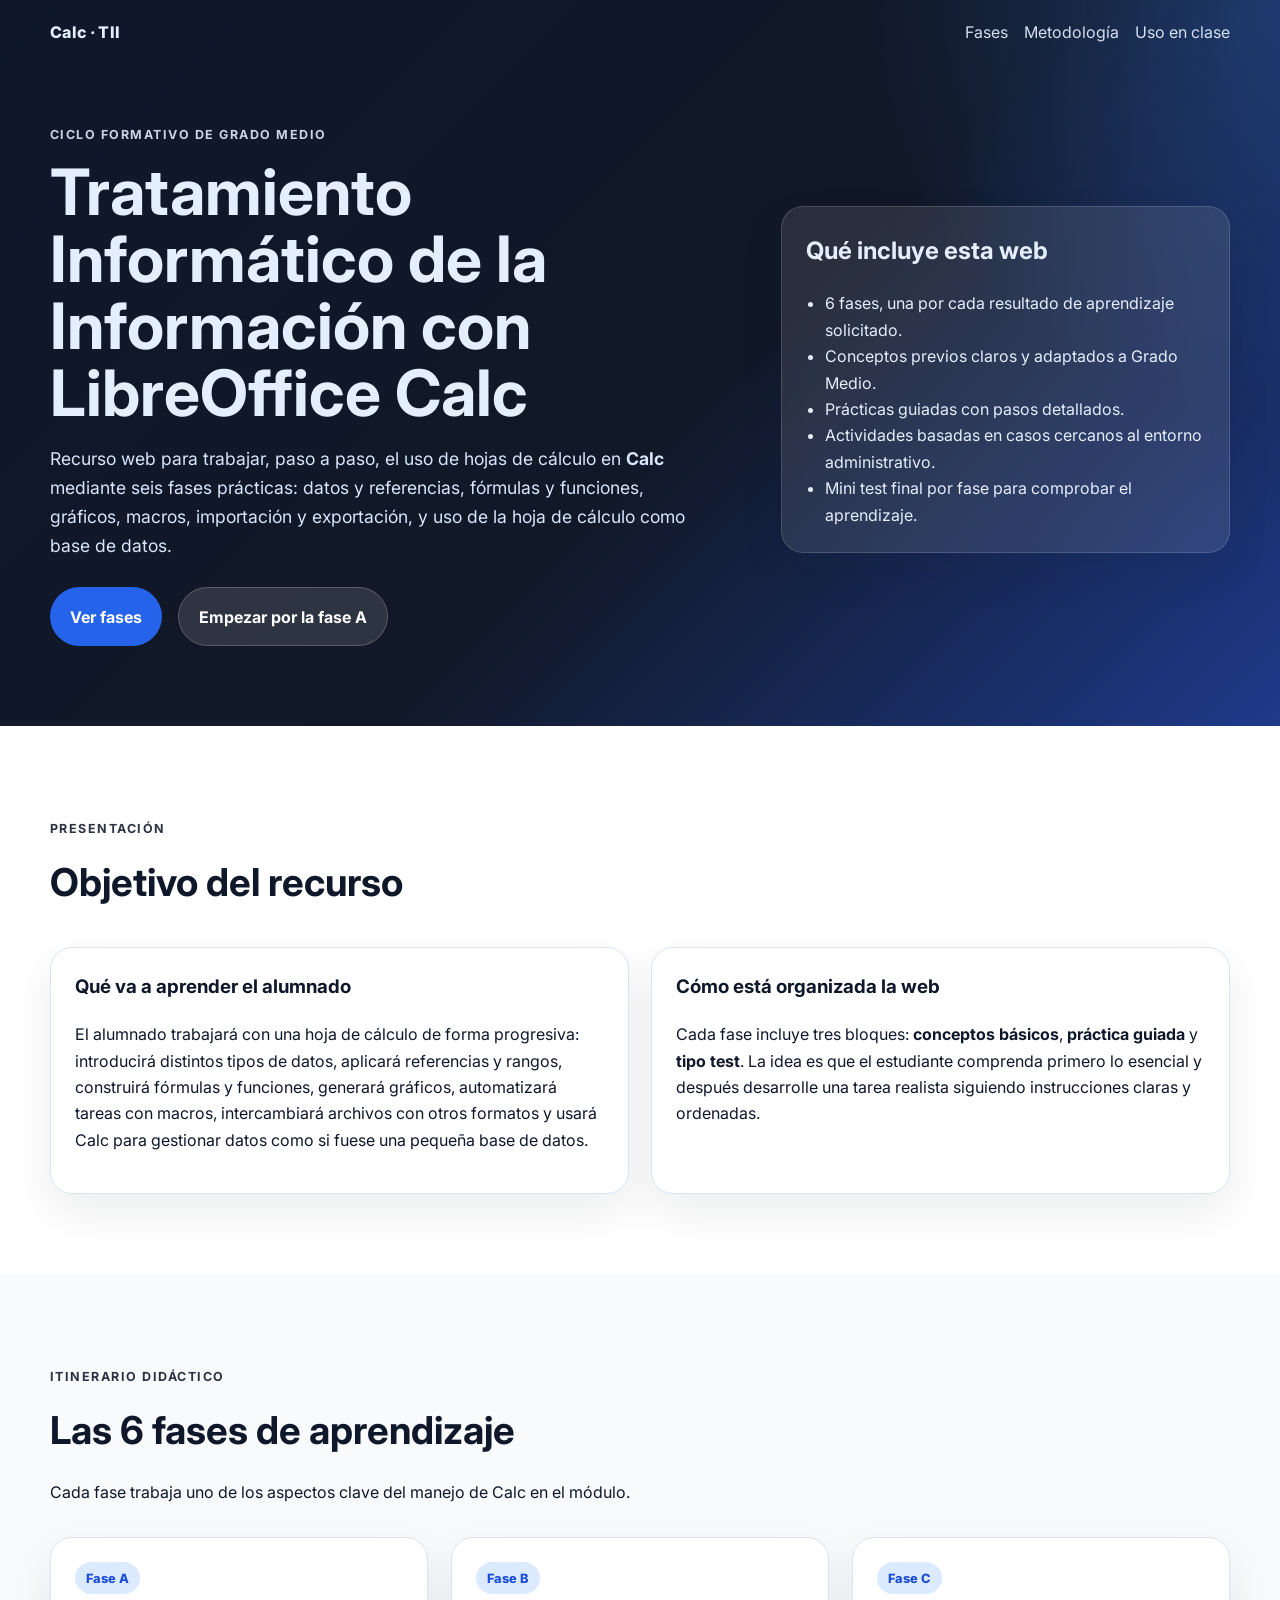
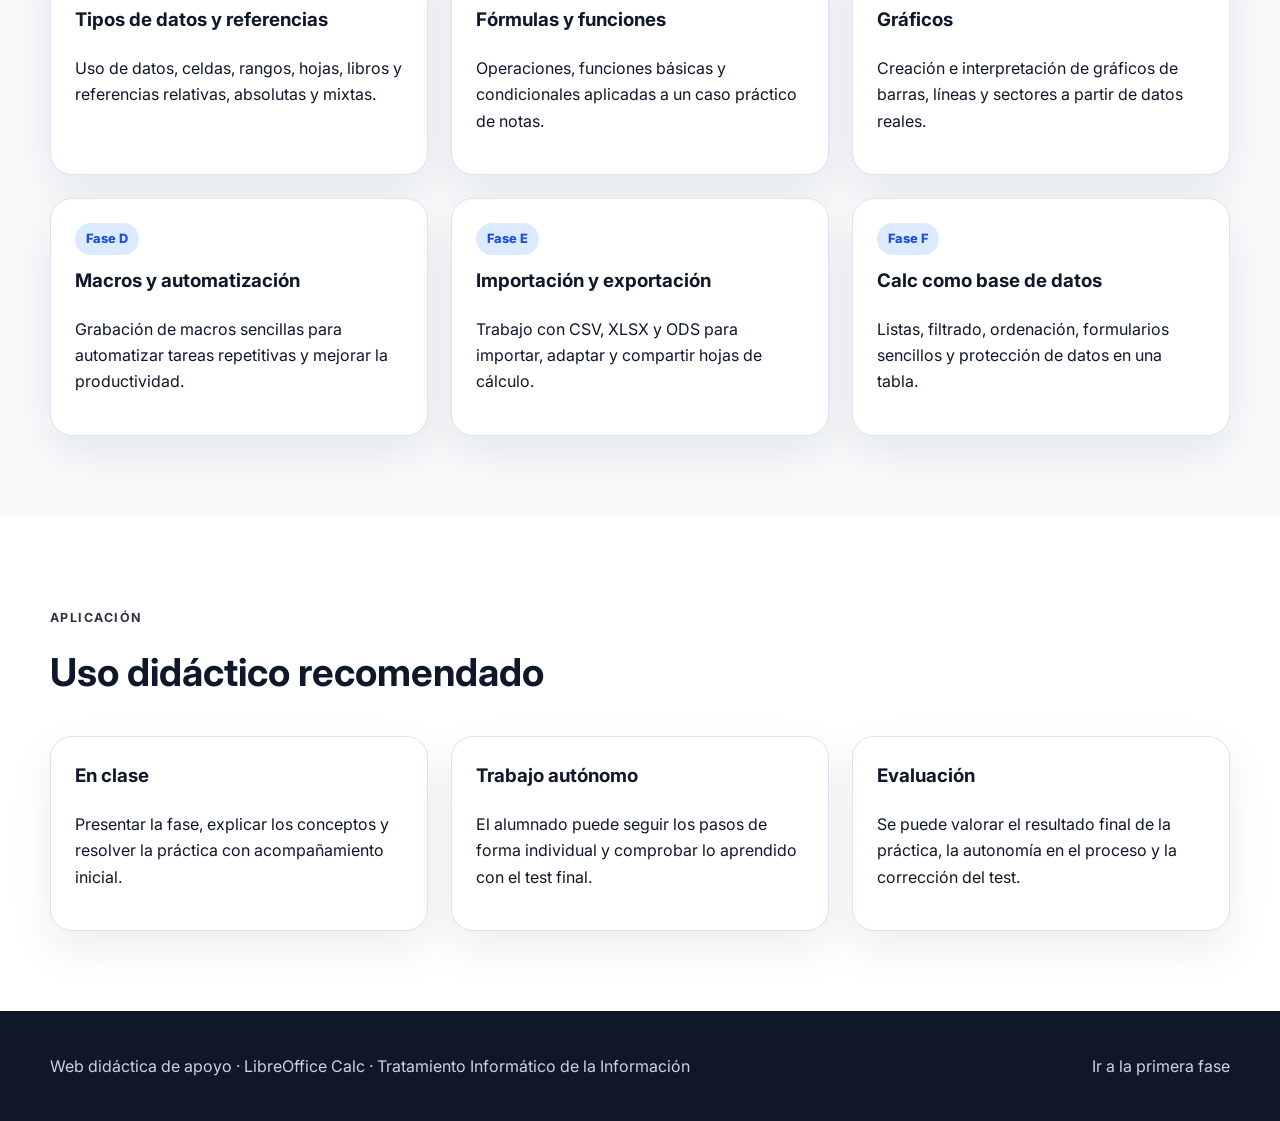
==== index.html @ e6d5617a "Add files via upload" ====
<!DOCTYPE html>
<html lang="es">
<head>
  <meta charset="UTF-8" />
  <meta name="viewport" content="width=device-width, initial-scale=1.0" />
  <title>Calc | Tratamiento Informático de la Información</title>
  <meta name="description" content="Web didáctica para el módulo Tratamiento Informático de la Información centrada en LibreOffice Calc." />
  <link rel="preconnect" href="https://fonts.googleapis.com">
  <link rel="preconnect" href="https://fonts.gstatic.com" crossorigin>
  <link href="https://fonts.googleapis.com/css2?family=Inter:wght@400;500;700;800&display=swap" rel="stylesheet">
  <link rel="stylesheet" href="style.css" />
</head>
<body>
  <header class="hero">
    <nav class="topbar container">
      <a class="brand" href="index.html">Calc · TII</a>
      <div class="navlinks">
        <a href="#fases">Fases</a>
        <a href="#metodologia">Metodología</a>
        <a href="#uso">Uso en clase</a>
      </div>
    </nav>

    <div class="container hero-grid">
      <div>
        <p class="eyebrow">Ciclo Formativo de Grado Medio</p>
        <h1>Tratamiento Informático de la Información con LibreOffice Calc</h1>
        <p class="lead">
          Recurso web para trabajar, paso a paso, el uso de hojas de cálculo en <strong>Calc</strong> mediante
          seis fases prácticas: datos y referencias, fórmulas y funciones, gráficos, macros,
          importación y exportación, y uso de la hoja de cálculo como base de datos.
        </p>
        <div class="cta-row">
          <a class="button" href="#fases">Ver fases</a>
          <a class="button button-secondary" href="fase-a.html">Empezar por la fase A</a>
        </div>
      </div>
      <aside class="hero-card">
        <h2>Qué incluye esta web</h2>
        <ul>
          <li>6 fases, una por cada resultado de aprendizaje solicitado.</li>
          <li>Conceptos previos claros y adaptados a Grado Medio.</li>
          <li>Prácticas guiadas con pasos detallados.</li>
          <li>Actividades basadas en casos cercanos al entorno administrativo.</li>
          <li>Mini test final por fase para comprobar el aprendizaje.</li>
        </ul>
      </aside>
    </div>
  </header>

  <main>
    <section class="section container">
      <div class="section-heading">
        <p class="eyebrow">Presentación</p>
        <h2>Objetivo del recurso</h2>
      </div>
      <div class="grid-2">
        <article class="card">
          <h3>Qué va a aprender el alumnado</h3>
          <p>
            El alumnado trabajará con una hoja de cálculo de forma progresiva: introducirá distintos tipos de datos,
            aplicará referencias y rangos, construirá fórmulas y funciones, generará gráficos, automatizará tareas con macros,
            intercambiará archivos con otros formatos y usará Calc para gestionar datos como si fuese una pequeña base de datos.
          </p>
        </article>
        <article class="card" id="metodologia">
          <h3>Cómo está organizada la web</h3>
          <p>
            Cada fase incluye tres bloques: <strong>conceptos básicos</strong>, <strong>práctica guiada</strong> y
            <strong>tipo test</strong>. La idea es que el estudiante comprenda primero lo esencial y después desarrolle una tarea realista
            siguiendo instrucciones claras y ordenadas.
          </p>
        </article>
      </div>
    </section>

    <section class="section section-soft" id="fases">
      <div class="container">
        <div class="section-heading">
          <p class="eyebrow">Itinerario didáctico</p>
          <h2>Las 6 fases de aprendizaje</h2>
          <p>Cada fase trabaja uno de los aspectos clave del manejo de Calc en el módulo.</p>
        </div>

        <div class="phase-grid">
          <a class="phase-card" href="fase-a.html">
            <span class="phase-tag">Fase A</span>
            <h3>Tipos de datos y referencias</h3>
            <p>Uso de datos, celdas, rangos, hojas, libros y referencias relativas, absolutas y mixtas.</p>
          </a>
          <a class="phase-card" href="fase-b.html">
            <span class="phase-tag">Fase B</span>
            <h3>Fórmulas y funciones</h3>
            <p>Operaciones, funciones básicas y condicionales aplicadas a un caso práctico de notas.</p>
          </a>
          <a class="phase-card" href="fase-c.html">
            <span class="phase-tag">Fase C</span>
            <h3>Gráficos</h3>
            <p>Creación e interpretación de gráficos de barras, líneas y sectores a partir de datos reales.</p>
          </a>
          <a class="phase-card" href="fase-d.html">
            <span class="phase-tag">Fase D</span>
            <h3>Macros y automatización</h3>
            <p>Grabación de macros sencillas para automatizar tareas repetitivas y mejorar la productividad.</p>
          </a>
          <a class="phase-card" href="fase-e.html">
            <span class="phase-tag">Fase E</span>
            <h3>Importación y exportación</h3>
            <p>Trabajo con CSV, XLSX y ODS para importar, adaptar y compartir hojas de cálculo.</p>
          </a>
          <a class="phase-card" href="fase-f.html">
            <span class="phase-tag">Fase F</span>
            <h3>Calc como base de datos</h3>
            <p>Listas, filtrado, ordenación, formularios sencillos y protección de datos en una tabla.</p>
          </a>
        </div>
      </div>
    </section>

    <section class="section container" id="uso">
      <div class="section-heading">
        <p class="eyebrow">Aplicación</p>
        <h2>Uso didáctico recomendado</h2>
      </div>
      <div class="grid-3">
        <article class="card">
          <h3>En clase</h3>
          <p>Presentar la fase, explicar los conceptos y resolver la práctica con acompañamiento inicial.</p>
        </article>
        <article class="card">
          <h3>Trabajo autónomo</h3>
          <p>El alumnado puede seguir los pasos de forma individual y comprobar lo aprendido con el test final.</p>
        </article>
        <article class="card">
          <h3>Evaluación</h3>
          <p>Se puede valorar el resultado final de la práctica, la autonomía en el proceso y la corrección del test.</p>
        </article>
      </div>
    </section>
  </main>

  <footer class="footer">
    <div class="container footer-inner">
      <p>Web didáctica de apoyo · LibreOffice Calc · Tratamiento Informático de la Información</p>
      <a href="fase-a.html">Ir a la primera fase</a>
    </div>
  </footer>
</body>
</html>
---- style.css ----
:root {
  --bg: #0f172a;
  --bg-soft: #f8fafc;
  --surface: #ffffff;
  --surface-alt: #111827;
  --text: #0f172a;
  --text-light: #e5eefc;
  --muted: #475569;
  --primary: #2563eb;
  --primary-dark: #1d4ed8;
  --border: #dbe4f0;
  --shadow: 0 18px 45px rgba(15, 23, 42, 0.08);
  --radius: 22px;
  --radius-sm: 14px;
  --max: 1180px;
}

* { box-sizing: border-box; }
html { scroll-behavior: smooth; }
body {
  margin: 0;
  font-family: 'Inter', system-ui, sans-serif;
  color: var(--text);
  background: #fff;
  line-height: 1.65;
}

a { color: inherit; text-decoration: none; }
img { max-width: 100%; display: block; }
.container {
  width: min(100% - 2rem, var(--max));
  margin: 0 auto;
}

.hero {
  background:
    radial-gradient(circle at top right, rgba(59,130,246,0.28), transparent 28%),
    linear-gradient(135deg, #0f172a 0%, #111827 55%, #1e3a8a 100%);
  color: var(--text-light);
  padding-bottom: 4rem;
}
.topbar {
  display: flex;
  align-items: center;
  justify-content: space-between;
  gap: 1rem;
  padding: 1.2rem 0;
}
.brand {
  font-weight: 800;
  letter-spacing: 0.02em;
}
.navlinks {
  display: flex;
  gap: 1rem;
  flex-wrap: wrap;
}
.navlinks a {
  opacity: 0.92;
}
.hero-grid {
  display: grid;
  grid-template-columns: 1.4fr 0.9fr;
  gap: 2rem;
  align-items: center;
  padding: 3rem 0 1rem;
}
.eyebrow {
  text-transform: uppercase;
  font-weight: 700;
  letter-spacing: 0.12em;
  font-size: 0.78rem;
  opacity: 0.88;
  margin-bottom: 0.75rem;
}
.hero h1 {
  font-size: clamp(2.3rem, 5vw, 4.4rem);
  line-height: 1.05;
  margin: 0 0 1rem;
}
.lead {
  font-size: 1.1rem;
  max-width: 60ch;
  color: #d8e5fb;
}
.hero-card {
  background: rgba(255,255,255,0.1);
  border: 1px solid rgba(255,255,255,0.15);
  backdrop-filter: blur(10px);
  border-radius: var(--radius);
  padding: 1.5rem;
  box-shadow: var(--shadow);
}
.hero-card h2 { margin-top: 0; }
.hero-card ul { padding-left: 1.2rem; margin-bottom: 0; }
.cta-row {
  display: flex;
  gap: 1rem;
  flex-wrap: wrap;
  margin-top: 1.7rem;
}
.button {
  display: inline-flex;
  align-items: center;
  justify-content: center;
  background: var(--primary);
  color: white;
  padding: 0.95rem 1.25rem;
  border-radius: 999px;
  font-weight: 700;
  transition: transform 0.2s ease, background 0.2s ease;
}
.button:hover { transform: translateY(-2px); background: var(--primary-dark); }
.button-secondary {
  background: rgba(255,255,255,0.12);
  border: 1px solid rgba(255,255,255,0.2);
}
.section { padding: 5rem 0; }
.section-soft { background: var(--bg-soft); }
.section-heading { margin-bottom: 2rem; }
.section-heading h2 {
  margin: 0.2rem 0 0.6rem;
  font-size: clamp(1.8rem, 3vw, 2.8rem);
}
.grid-2, .grid-3, .phase-grid {
  display: grid;
  gap: 1.4rem;
}
.grid-2 { grid-template-columns: repeat(2, minmax(0, 1fr)); }
.grid-3 { grid-template-columns: repeat(3, minmax(0, 1fr)); }
.phase-grid { grid-template-columns: repeat(3, minmax(0, 1fr)); }
.card, .phase-card {
  background: var(--surface);
  border: 1px solid var(--border);
  border-radius: var(--radius);
  padding: 1.5rem;
  box-shadow: var(--shadow);
}
.phase-card {
  transition: transform 0.2s ease, border-color 0.2s ease;
}
.phase-card:hover {
  transform: translateY(-4px);
  border-color: #bfdbfe;
}
.phase-tag {
  display: inline-block;
  font-size: 0.8rem;
  font-weight: 800;
  color: var(--primary-dark);
  background: #dbeafe;
  border-radius: 999px;
  padding: 0.35rem 0.7rem;
  margin-bottom: 0.7rem;
}
.card h3, .phase-card h3 { margin-top: 0; }
.footer {
  background: #0f172a;
  color: #cbd5e1;
  padding: 1.6rem 0;
}
.footer-inner {
  display: flex;
  justify-content: space-between;
  align-items: center;
  gap: 1rem;
  flex-wrap: wrap;
}

.page-header {
  background: linear-gradient(135deg, #0f172a 0%, #1e3a8a 100%);
  color: white;
  padding: 1.5rem 0 3rem;
}
.page-header .lead { color: #dbeafe; }
.breadcrumb {
  display: inline-flex;
  gap: 0.5rem;
  align-items: center;
  color: #cbd5e1;
  margin-bottom: 1rem;
  font-size: 0.95rem;
}
.content-grid {
  display: grid;
  grid-template-columns: 0.9fr 2.1fr;
  gap: 1.5rem;
  align-items: start;
}
.sticky-card {
  position: sticky;
  top: 1rem;
}
.list-clean {
  padding-left: 1.2rem;
}
.step-list {
  counter-reset: step;
  display: grid;
  gap: 1rem;
}
.step {
  background: var(--surface);
  border: 1px solid var(--border);
  border-radius: var(--radius-sm);
  padding: 1rem 1rem 1rem 1.1rem;
  box-shadow: var(--shadow);
}
.step h4 {
  margin: 0 0 0.45rem;
}
.pill-row {
  display: flex;
  flex-wrap: wrap;
  gap: 0.7rem;
  margin-top: 1rem;
}
.pill {
  display: inline-block;
  background: #eff6ff;
  color: #1d4ed8;
  border: 1px solid #bfdbfe;
  border-radius: 999px;
  padding: 0.4rem 0.8rem;
  font-weight: 600;
  font-size: 0.9rem;
}
.test-item {
  border-top: 1px solid var(--border);
  padding: 1rem 0;
}
.test-item:first-child { border-top: 0; padding-top: 0; }
.phase-nav {
  display: flex;
  justify-content: space-between;
  gap: 1rem;
  margin-top: 2rem;
  flex-wrap: wrap;
}
.note {
  background: #f8fafc;
  border-left: 4px solid var(--primary);
  padding: 1rem 1rem 1rem 1.1rem;
  border-radius: 0 var(--radius-sm) var(--radius-sm) 0;
}
.table-wrap {
  overflow-x: auto;
}
.data-table {
  width: 100%;
  border-collapse: collapse;
  margin-top: 1rem;
}
.data-table th, .data-table td {
  border: 1px solid var(--border);
  padding: 0.75rem;
  text-align: left;
}
.data-table th {
  background: #eff6ff;
}

@media (max-width: 980px) {
  .hero-grid, .content-grid, .grid-2, .grid-3, .phase-grid {
    grid-template-columns: 1fr;
  }
  .sticky-card { position: static; }
}
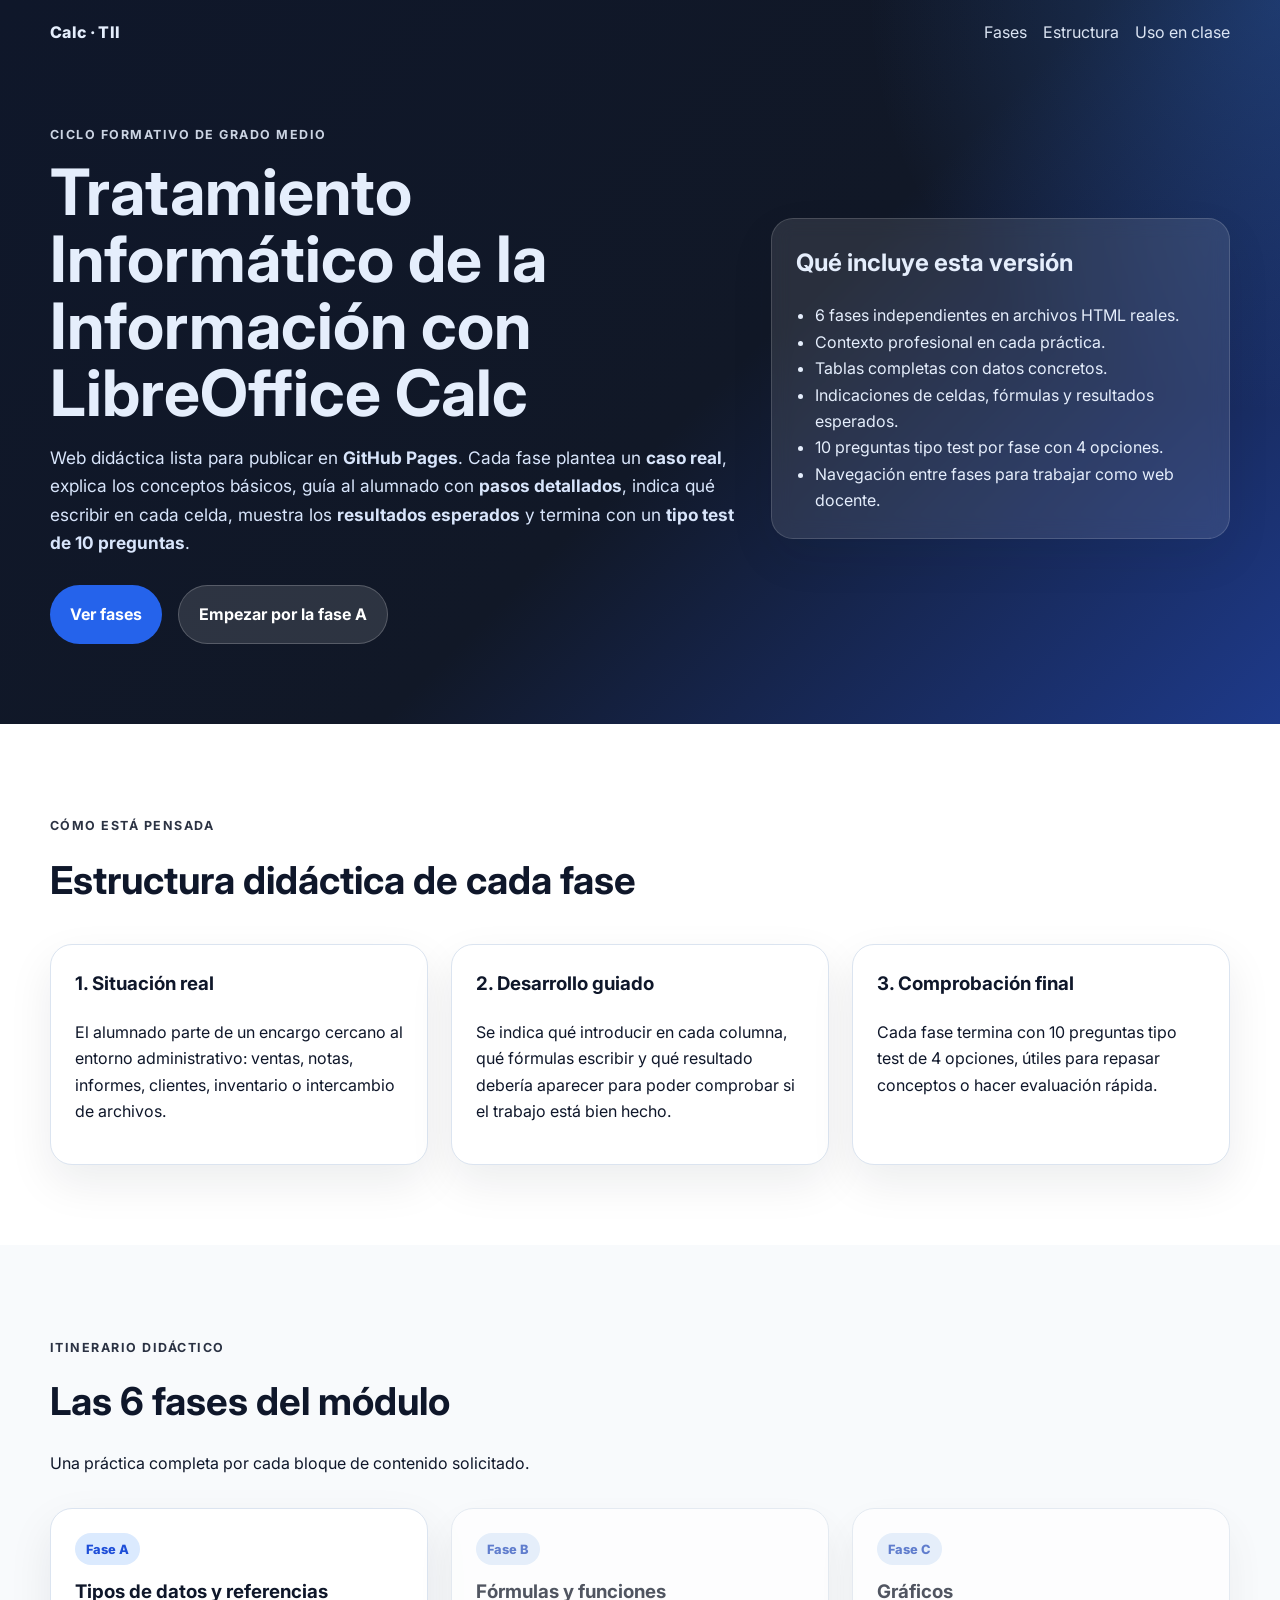
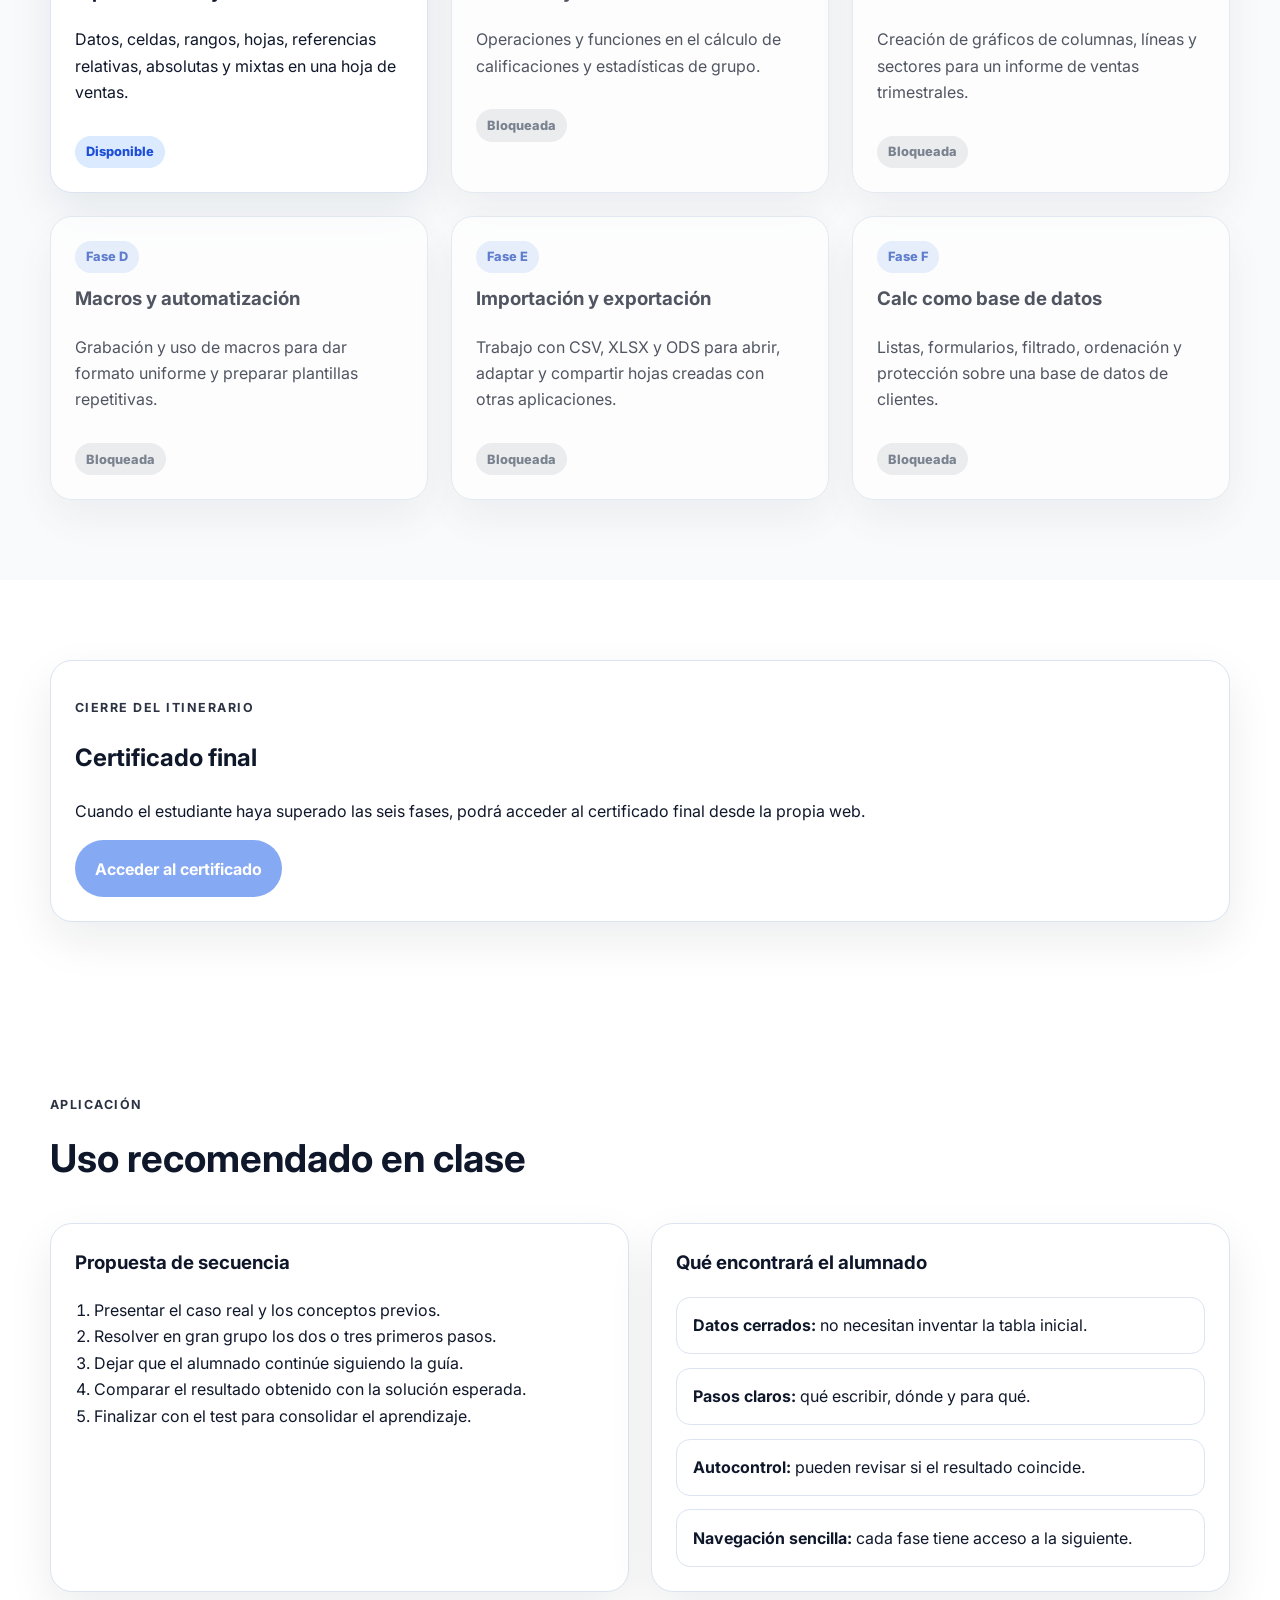
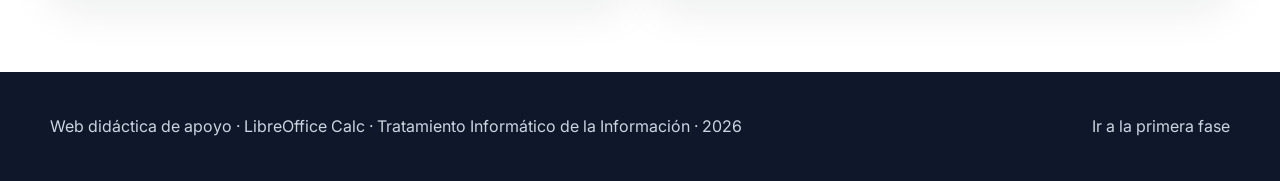
==== commit 5f733bb5: "Add files via upload" ====
--- a/index.html
+++ b/index.html
@@ -1,3 +1,4 @@
+
 <!DOCTYPE html>
 <html lang="es">
 <head>
@@ -9,6 +10,7 @@
   <link rel="preconnect" href="https://fonts.gstatic.com" crossorigin>
   <link href="https://fonts.googleapis.com/css2?family=Inter:wght@400;500;700;800&display=swap" rel="stylesheet">
   <link rel="stylesheet" href="style.css" />
+  <script defer src="script.js"></script>
 </head>
 <body>
   <header class="hero">
@@ -16,7 +18,7 @@
       <a class="brand" href="index.html">Calc · TII</a>
       <div class="navlinks">
         <a href="#fases">Fases</a>
-        <a href="#metodologia">Metodología</a>
+        <a href="#estructura">Estructura</a>
         <a href="#uso">Uso en clase</a>
       </div>
     </nav>
@@ -26,9 +28,9 @@
         <p class="eyebrow">Ciclo Formativo de Grado Medio</p>
         <h1>Tratamiento Informático de la Información con LibreOffice Calc</h1>
         <p class="lead">
-          Recurso web para trabajar, paso a paso, el uso de hojas de cálculo en <strong>Calc</strong> mediante
-          seis fases prácticas: datos y referencias, fórmulas y funciones, gráficos, macros,
-          importación y exportación, y uso de la hoja de cálculo como base de datos.
+          Web didáctica lista para publicar en <strong>GitHub Pages</strong>. Cada fase plantea un <strong>caso real</strong>,
+          explica los conceptos básicos, guía al alumnado con <strong>pasos detallados</strong>, indica qué escribir en cada celda,
+          muestra los <strong>resultados esperados</strong> y termina con un <strong>tipo test de 10 preguntas</strong>.
         </p>
         <div class="cta-row">
           <a class="button" href="#fases">Ver fases</a>
@@ -36,40 +38,37 @@
         </div>
       </div>
       <aside class="hero-card">
-        <h2>Qué incluye esta web</h2>
+        <h2>Qué incluye esta versión</h2>
         <ul>
-          <li>6 fases, una por cada resultado de aprendizaje solicitado.</li>
-          <li>Conceptos previos claros y adaptados a Grado Medio.</li>
-          <li>Prácticas guiadas con pasos detallados.</li>
-          <li>Actividades basadas en casos cercanos al entorno administrativo.</li>
-          <li>Mini test final por fase para comprobar el aprendizaje.</li>
+          <li>6 fases independientes en archivos HTML reales.</li>
+          <li>Contexto profesional en cada práctica.</li>
+          <li>Tablas completas con datos concretos.</li>
+          <li>Indicaciones de celdas, fórmulas y resultados esperados.</li>
+          <li>10 preguntas tipo test por fase con 4 opciones.</li>
+          <li>Navegación entre fases para trabajar como web docente.</li>
         </ul>
       </aside>
     </div>
   </header>
 
   <main>
-    <section class="section container">
+    <section class="section container" id="estructura">
       <div class="section-heading">
-        <p class="eyebrow">Presentación</p>
-        <h2>Objetivo del recurso</h2>
+        <p class="eyebrow">Cómo está pensada</p>
+        <h2>Estructura didáctica de cada fase</h2>
       </div>
-      <div class="grid-2">
+      <div class="grid-3">
         <article class="card">
-          <h3>Qué va a aprender el alumnado</h3>
-          <p>
-            El alumnado trabajará con una hoja de cálculo de forma progresiva: introducirá distintos tipos de datos,
-            aplicará referencias y rangos, construirá fórmulas y funciones, generará gráficos, automatizará tareas con macros,
-            intercambiará archivos con otros formatos y usará Calc para gestionar datos como si fuese una pequeña base de datos.
-          </p>
+          <h3>1. Situación real</h3>
+          <p>El alumnado parte de un encargo cercano al entorno administrativo: ventas, notas, informes, clientes, inventario o intercambio de archivos.</p>
         </article>
-        <article class="card" id="metodologia">
-          <h3>Cómo está organizada la web</h3>
-          <p>
-            Cada fase incluye tres bloques: <strong>conceptos básicos</strong>, <strong>práctica guiada</strong> y
-            <strong>tipo test</strong>. La idea es que el estudiante comprenda primero lo esencial y después desarrolle una tarea realista
-            siguiendo instrucciones claras y ordenadas.
-          </p>
+        <article class="card">
+          <h3>2. Desarrollo guiado</h3>
+          <p>Se indica qué introducir en cada columna, qué fórmulas escribir y qué resultado debería aparecer para poder comprobar si el trabajo está bien hecho.</p>
+        </article>
+        <article class="card">
+          <h3>3. Comprobación final</h3>
+          <p>Cada fase termina con 10 preguntas tipo test de 4 opciones, útiles para repasar conceptos o hacer evaluación rápida.</p>
         </article>
       </div>
     </section>
@@ -78,62 +77,78 @@
       <div class="container">
         <div class="section-heading">
           <p class="eyebrow">Itinerario didáctico</p>
-          <h2>Las 6 fases de aprendizaje</h2>
-          <p>Cada fase trabaja uno de los aspectos clave del manejo de Calc en el módulo.</p>
+          <h2>Las 6 fases del módulo</h2>
+          <p>Una práctica completa por cada bloque de contenido solicitado.</p>
         </div>
 
         <div class="phase-grid">
-          <a class="phase-card" href="fase-a.html">
+          <a class="phase-card" href="fase-a.html" data-phase-card="a">
             <span class="phase-tag">Fase A</span>
             <h3>Tipos de datos y referencias</h3>
-            <p>Uso de datos, celdas, rangos, hojas, libros y referencias relativas, absolutas y mixtas.</p>
+            <p>Datos, celdas, rangos, hojas, referencias relativas, absolutas y mixtas en una hoja de ventas.</p><span class="phase-status phase-status-open" data-phase-status></span>
           </a>
-          <a class="phase-card" href="fase-b.html">
+          <a class="phase-card" href="fase-b.html" data-phase-card="b">
             <span class="phase-tag">Fase B</span>
             <h3>Fórmulas y funciones</h3>
-            <p>Operaciones, funciones básicas y condicionales aplicadas a un caso práctico de notas.</p>
+            <p>Operaciones y funciones en el cálculo de calificaciones y estadísticas de grupo.</p><span class="phase-status phase-status-open" data-phase-status></span>
           </a>
-          <a class="phase-card" href="fase-c.html">
+          <a class="phase-card" href="fase-c.html" data-phase-card="c">
             <span class="phase-tag">Fase C</span>
             <h3>Gráficos</h3>
-            <p>Creación e interpretación de gráficos de barras, líneas y sectores a partir de datos reales.</p>
+            <p>Creación de gráficos de columnas, líneas y sectores para un informe de ventas trimestrales.</p><span class="phase-status phase-status-open" data-phase-status></span>
           </a>
-          <a class="phase-card" href="fase-d.html">
+          <a class="phase-card" href="fase-d.html" data-phase-card="d">
             <span class="phase-tag">Fase D</span>
             <h3>Macros y automatización</h3>
-            <p>Grabación de macros sencillas para automatizar tareas repetitivas y mejorar la productividad.</p>
+            <p>Grabación y uso de macros para dar formato uniforme y preparar plantillas repetitivas.</p><span class="phase-status phase-status-open" data-phase-status></span>
           </a>
-          <a class="phase-card" href="fase-e.html">
+          <a class="phase-card" href="fase-e.html" data-phase-card="e">
             <span class="phase-tag">Fase E</span>
             <h3>Importación y exportación</h3>
-            <p>Trabajo con CSV, XLSX y ODS para importar, adaptar y compartir hojas de cálculo.</p>
+            <p>Trabajo con CSV, XLSX y ODS para abrir, adaptar y compartir hojas creadas con otras aplicaciones.</p><span class="phase-status phase-status-open" data-phase-status></span>
           </a>
-          <a class="phase-card" href="fase-f.html">
+          <a class="phase-card" href="fase-f.html" data-phase-card="f">
             <span class="phase-tag">Fase F</span>
             <h3>Calc como base de datos</h3>
-            <p>Listas, filtrado, ordenación, formularios sencillos y protección de datos en una tabla.</p>
+            <p>Listas, formularios, filtrado, ordenación y protección sobre una base de datos de clientes.</p><span class="phase-status phase-status-open" data-phase-status></span>
           </a>
         </div>
+      </div>
+    </section>
+
+    <section class="section container" id="certificado-final">
+      <div class="card">
+        <p class="eyebrow">Cierre del itinerario</p>
+        <h2>Certificado final</h2>
+        <p>Cuando el estudiante haya superado las seis fases, podrá acceder al certificado final desde la propia web.</p>
+        <a class="button" href="certificado.html" data-certificate-link>Acceder al certificado</a>
       </div>
     </section>
 
     <section class="section container" id="uso">
       <div class="section-heading">
         <p class="eyebrow">Aplicación</p>
-        <h2>Uso didáctico recomendado</h2>
+        <h2>Uso recomendado en clase</h2>
       </div>
-      <div class="grid-3">
+      <div class="grid-2">
         <article class="card">
-          <h3>En clase</h3>
-          <p>Presentar la fase, explicar los conceptos y resolver la práctica con acompañamiento inicial.</p>
+          <h3>Propuesta de secuencia</h3>
+          <ol class="list-clean">
+            <li>Presentar el caso real y los conceptos previos.</li>
+            <li>Resolver en gran grupo los dos o tres primeros pasos.</li>
+            <li>Dejar que el alumnado continúe siguiendo la guía.</li>
+            <li>Comparar el resultado obtenido con la solución esperada.</li>
+            <li>Finalizar con el test para consolidar el aprendizaje.</li>
+          </ol>
         </article>
         <article class="card">
-          <h3>Trabajo autónomo</h3>
-          <p>El alumnado puede seguir los pasos de forma individual y comprobar lo aprendido con el test final.</p>
-        </article>
-        <article class="card">
-          <h3>Evaluación</h3>
-          <p>Se puede valorar el resultado final de la práctica, la autonomía en el proceso y la corrección del test.</p>
+          <h3>Qué encontrará el alumnado</h3>
+          <div class="kpi-list">
+            <div class="kpi-item"><strong>Datos cerrados:</strong> no necesitan inventar la tabla inicial.</div>
+            <div class="kpi-item"><strong>Pasos claros:</strong> qué escribir, dónde y para qué.</div>
+            <div class="kpi-item"><strong>Autocontrol:</strong> pueden revisar si el resultado coincide.</div>
+            <div class="kpi-item"><strong>Navegación sencilla:</strong> cada fase tiene acceso a la siguiente.</div>
+          </div>
         </article>
       </div>
     </section>
@@ -141,7 +156,7 @@
 
   <footer class="footer">
     <div class="container footer-inner">
-      <p>Web didáctica de apoyo · LibreOffice Calc · Tratamiento Informático de la Información</p>
+      <p>Web didáctica de apoyo · LibreOffice Calc · Tratamiento Informático de la Información · <span data-current-year></span></p>
       <a href="fase-a.html">Ir a la primera fase</a>
     </div>
   </footer>
--- a/style.css
+++ b/style.css
@@ -1,20 +1,23 @@
+
 :root {
   --bg: #0f172a;
   --bg-soft: #f8fafc;
   --surface: #ffffff;
-  --surface-alt: #111827;
   --text: #0f172a;
   --text-light: #e5eefc;
   --muted: #475569;
   --primary: #2563eb;
   --primary-dark: #1d4ed8;
   --border: #dbe4f0;
+  --success: #14532d;
+  --success-soft: #ecfdf5;
+  --warning: #92400e;
+  --warning-soft: #fff7ed;
   --shadow: 0 18px 45px rgba(15, 23, 42, 0.08);
   --radius: 22px;
   --radius-sm: 14px;
   --max: 1180px;
 }
-
 * { box-sizing: border-box; }
 html { scroll-behavior: smooth; }
 body {
@@ -24,14 +27,15 @@
   background: #fff;
   line-height: 1.65;
 }
-
 a { color: inherit; text-decoration: none; }
-img { max-width: 100%; display: block; }
-.container {
-  width: min(100% - 2rem, var(--max));
-  margin: 0 auto;
+code {
+  background: #eff6ff;
+  color: #1d4ed8;
+  padding: 0.12rem 0.35rem;
+  border-radius: 0.4rem;
+  font-size: 0.95em;
 }
-
+.container { width: min(100% - 2rem, var(--max)); margin: 0 auto; }
 .hero {
   background:
     radial-gradient(circle at top right, rgba(59,130,246,0.28), transparent 28%),
@@ -39,50 +43,14 @@
   color: var(--text-light);
   padding-bottom: 4rem;
 }
-.topbar {
-  display: flex;
-  align-items: center;
-  justify-content: space-between;
-  gap: 1rem;
-  padding: 1.2rem 0;
-}
-.brand {
-  font-weight: 800;
-  letter-spacing: 0.02em;
-}
-.navlinks {
-  display: flex;
-  gap: 1rem;
-  flex-wrap: wrap;
-}
-.navlinks a {
-  opacity: 0.92;
-}
-.hero-grid {
-  display: grid;
-  grid-template-columns: 1.4fr 0.9fr;
-  gap: 2rem;
-  align-items: center;
-  padding: 3rem 0 1rem;
-}
-.eyebrow {
-  text-transform: uppercase;
-  font-weight: 700;
-  letter-spacing: 0.12em;
-  font-size: 0.78rem;
-  opacity: 0.88;
-  margin-bottom: 0.75rem;
-}
-.hero h1 {
-  font-size: clamp(2.3rem, 5vw, 4.4rem);
-  line-height: 1.05;
-  margin: 0 0 1rem;
-}
-.lead {
-  font-size: 1.1rem;
-  max-width: 60ch;
-  color: #d8e5fb;
-}
+.topbar { display:flex; align-items:center; justify-content:space-between; gap:1rem; padding:1.2rem 0; }
+.brand { font-weight: 800; letter-spacing: 0.02em; }
+.navlinks { display:flex; gap:1rem; flex-wrap:wrap; }
+.navlinks a { opacity:0.95; }
+.hero-grid { display:grid; grid-template-columns: 1.35fr 0.9fr; gap:2rem; align-items:center; padding:3rem 0 1rem; }
+.eyebrow { text-transform:uppercase; font-weight:700; letter-spacing:0.12em; font-size:0.78rem; opacity:0.88; margin-bottom:0.75rem; }
+.hero h1 { font-size: clamp(2.3rem, 5vw, 4.2rem); line-height:1.05; margin:0 0 1rem; }
+.lead { font-size:1.08rem; max-width:64ch; color:#d8e5fb; }
 .hero-card {
   background: rgba(255,255,255,0.1);
   border: 1px solid rgba(255,255,255,0.15);
@@ -91,178 +59,131 @@
   padding: 1.5rem;
   box-shadow: var(--shadow);
 }
-.hero-card h2 { margin-top: 0; }
-.hero-card ul { padding-left: 1.2rem; margin-bottom: 0; }
-.cta-row {
-  display: flex;
-  gap: 1rem;
-  flex-wrap: wrap;
-  margin-top: 1.7rem;
+.hero-card h2 { margin-top:0; }
+.hero-card ul { padding-left:1.2rem; margin-bottom:0; }
+.cta-row { display:flex; gap:1rem; flex-wrap:wrap; margin-top:1.7rem; }
+.button {
+  display:inline-flex; align-items:center; justify-content:center;
+  background: var(--primary); color:white; padding:0.95rem 1.25rem;
+  border-radius:999px; font-weight:700;
+  transition:transform 0.2s ease, background 0.2s ease;
 }
-.button {
-  display: inline-flex;
-  align-items: center;
-  justify-content: center;
-  background: var(--primary);
-  color: white;
-  padding: 0.95rem 1.25rem;
-  border-radius: 999px;
-  font-weight: 700;
-  transition: transform 0.2s ease, background 0.2s ease;
-}
-.button:hover { transform: translateY(-2px); background: var(--primary-dark); }
-.button-secondary {
-  background: rgba(255,255,255,0.12);
-  border: 1px solid rgba(255,255,255,0.2);
-}
-.section { padding: 5rem 0; }
-.section-soft { background: var(--bg-soft); }
-.section-heading { margin-bottom: 2rem; }
-.section-heading h2 {
-  margin: 0.2rem 0 0.6rem;
-  font-size: clamp(1.8rem, 3vw, 2.8rem);
-}
-.grid-2, .grid-3, .phase-grid {
-  display: grid;
-  gap: 1.4rem;
-}
-.grid-2 { grid-template-columns: repeat(2, minmax(0, 1fr)); }
-.grid-3 { grid-template-columns: repeat(3, minmax(0, 1fr)); }
-.phase-grid { grid-template-columns: repeat(3, minmax(0, 1fr)); }
+.button:hover { transform:translateY(-2px); background:var(--primary-dark); }
+.button-secondary { background:rgba(255,255,255,0.12); border:1px solid rgba(255,255,255,0.2); }
+.button-light { background:#eff6ff; color:var(--primary-dark); border:1px solid #bfdbfe; }
+.section { padding:5rem 0; }
+.section-soft { background:var(--bg-soft); }
+.section-heading { margin-bottom:2rem; }
+.section-heading h2 { margin:0.2rem 0 0.6rem; font-size:clamp(1.8rem,3vw,2.8rem); }
+.grid-2, .grid-3, .phase-grid { display:grid; gap:1.4rem; }
+.grid-2 { grid-template-columns:repeat(2, minmax(0,1fr)); }
+.grid-3 { grid-template-columns:repeat(3, minmax(0,1fr)); }
+.phase-grid { grid-template-columns:repeat(3, minmax(0,1fr)); }
 .card, .phase-card {
   background: var(--surface);
-  border: 1px solid var(--border);
+  border:1px solid var(--border);
   border-radius: var(--radius);
-  padding: 1.5rem;
+  padding:1.5rem;
   box-shadow: var(--shadow);
 }
-.phase-card {
-  transition: transform 0.2s ease, border-color 0.2s ease;
+.phase-card { transition:transform 0.2s ease, border-color 0.2s ease; }
+.phase-card:hover { transform:translateY(-4px); border-color:#bfdbfe; }
+.phase-tag {
+  display:inline-block; font-size:0.8rem; font-weight:800; color:var(--primary-dark);
+  background:#dbeafe; border-radius:999px; padding:0.35rem 0.7rem; margin-bottom:0.7rem;
 }
-.phase-card:hover {
-  transform: translateY(-4px);
-  border-color: #bfdbfe;
+.card h3, .phase-card h3 { margin-top:0; }
+.footer { background:#0f172a; color:#cbd5e1; padding:1.6rem 0; }
+.footer-inner { display:flex; justify-content:space-between; align-items:center; gap:1rem; flex-wrap:wrap; }
+.page-header { background:linear-gradient(135deg,#0f172a 0%,#1e3a8a 100%); color:white; padding:1.5rem 0 3rem; }
+.page-header .lead { color:#dbeafe; }
+.breadcrumb { display:inline-flex; gap:0.5rem; align-items:center; color:#cbd5e1; margin-bottom:1rem; font-size:0.95rem; }
+.content-grid { display:grid; grid-template-columns:0.92fr 2.08fr; gap:1.5rem; align-items:start; }
+.sticky-card { position:sticky; top:1rem; }
+.list-clean { padding-left:1.2rem; }
+.step-list { display:grid; gap:1rem; }
+.step {
+  background:var(--surface); border:1px solid var(--border); border-radius:var(--radius-sm);
+  padding:1rem 1rem 1rem 1.1rem; box-shadow: var(--shadow);
 }
-.phase-tag {
-  display: inline-block;
-  font-size: 0.8rem;
-  font-weight: 800;
-  color: var(--primary-dark);
-  background: #dbeafe;
-  border-radius: 999px;
-  padding: 0.35rem 0.7rem;
-  margin-bottom: 0.7rem;
+.step h4 { margin:0 0 0.45rem; }
+.pill-row { display:flex; flex-wrap:wrap; gap:0.7rem; margin-top:1rem; }
+.pill {
+  display:inline-block; background:#eff6ff; color:#1d4ed8; border:1px solid #bfdbfe;
+  border-radius:999px; padding:0.4rem 0.8rem; font-weight:600; font-size:0.9rem;
 }
-.card h3, .phase-card h3 { margin-top: 0; }
-.footer {
-  background: #0f172a;
-  color: #cbd5e1;
-  padding: 1.6rem 0;
+.note {
+  background:#f8fafc; border-left:4px solid var(--primary); padding:1rem 1rem 1rem 1.1rem;
+  border-radius:0 var(--radius-sm) var(--radius-sm) 0;
 }
-.footer-inner {
-  display: flex;
-  justify-content: space-between;
-  align-items: center;
-  gap: 1rem;
-  flex-wrap: wrap;
+.note-success {
+  background: var(--success-soft); border-left-color: var(--success); color:#14532d;
+}
+.note-warning {
+  background: var(--warning-soft); border-left-color: var(--warning); color:#7c2d12;
+}
+.table-wrap { overflow-x:auto; }
+.data-table { width:100%; border-collapse:collapse; margin-top:1rem; }
+.data-table th, .data-table td { border:1px solid var(--border); padding:0.75rem; text-align:left; vertical-align:top; }
+.data-table th { background:#eff6ff; }
+.mini-grid { display:grid; grid-template-columns:repeat(2, minmax(0,1fr)); gap:1rem; }
+.test-item { border-top:1px solid var(--border); padding:1rem 0; }
+.test-item:first-child { border-top:0; padding-top:0; }
+.options { margin:0.5rem 0 0; padding-left:1.2rem; }
+.answer-key { display:grid; gap:0.75rem; margin-top:1rem; }
+.answer-key li { background:#f8fafc; border:1px solid var(--border); border-radius:12px; padding:0.7rem 0.9rem; }
+.phase-nav { display:flex; justify-content:space-between; gap:1rem; margin-top:2rem; flex-wrap:wrap; }
+.checklist { padding-left:1.2rem; }
+.kpi-list { display:grid; gap:0.85rem; }
+.kpi-item { border:1px solid var(--border); border-radius:14px; padding:0.9rem 1rem; background:#fff; }
+.details summary { cursor:pointer; font-weight:700; }
+.details { border:1px dashed #bfdbfe; background:#f8fbff; border-radius:14px; padding:0.9rem 1rem; margin-top:1rem; }
+@media (max-width: 980px) {
+  .hero-grid, .content-grid, .grid-2, .grid-3, .phase-grid, .mini-grid { grid-template-columns:1fr; }
+  .sticky-card { position:static; }
 }
 
-.page-header {
-  background: linear-gradient(135deg, #0f172a 0%, #1e3a8a 100%);
-  color: white;
-  padding: 1.5rem 0 3rem;
-}
-.page-header .lead { color: #dbeafe; }
-.breadcrumb {
-  display: inline-flex;
-  gap: 0.5rem;
-  align-items: center;
-  color: #cbd5e1;
-  margin-bottom: 1rem;
-  font-size: 0.95rem;
-}
-.content-grid {
-  display: grid;
-  grid-template-columns: 0.9fr 2.1fr;
-  gap: 1.5rem;
-  align-items: start;
-}
-.sticky-card {
-  position: sticky;
-  top: 1rem;
-}
-.list-clean {
-  padding-left: 1.2rem;
-}
-.step-list {
-  counter-reset: step;
-  display: grid;
-  gap: 1rem;
-}
-.step {
-  background: var(--surface);
-  border: 1px solid var(--border);
-  border-radius: var(--radius-sm);
-  padding: 1rem 1rem 1rem 1.1rem;
-  box-shadow: var(--shadow);
-}
-.step h4 {
-  margin: 0 0 0.45rem;
-}
-.pill-row {
-  display: flex;
-  flex-wrap: wrap;
-  gap: 0.7rem;
-  margin-top: 1rem;
-}
-.pill {
-  display: inline-block;
-  background: #eff6ff;
-  color: #1d4ed8;
-  border: 1px solid #bfdbfe;
-  border-radius: 999px;
-  padding: 0.4rem 0.8rem;
-  font-weight: 600;
-  font-size: 0.9rem;
-}
-.test-item {
-  border-top: 1px solid var(--border);
-  padding: 1rem 0;
-}
-.test-item:first-child { border-top: 0; padding-top: 0; }
-.phase-nav {
-  display: flex;
-  justify-content: space-between;
-  gap: 1rem;
-  margin-top: 2rem;
-  flex-wrap: wrap;
-}
-.note {
-  background: #f8fafc;
-  border-left: 4px solid var(--primary);
-  padding: 1rem 1rem 1rem 1.1rem;
-  border-radius: 0 var(--radius-sm) var(--radius-sm) 0;
-}
-.table-wrap {
-  overflow-x: auto;
-}
-.data-table {
-  width: 100%;
-  border-collapse: collapse;
-  margin-top: 1rem;
-}
-.data-table th, .data-table td {
-  border: 1px solid var(--border);
-  padding: 0.75rem;
-  text-align: left;
-}
-.data-table th {
-  background: #eff6ff;
-}
 
-@media (max-width: 980px) {
-  .hero-grid, .content-grid, .grid-2, .grid-3, .phase-grid {
-    grid-template-columns: 1fr;
-  }
-  .sticky-card { position: static; }
-}
+/* --- progreso, bloqueo y test dinámico --- */
+.phase-status{display:inline-flex;align-items:center;justify-content:center;padding:.35rem .7rem;border-radius:999px;font-size:.8rem;font-weight:800;margin-top:.9rem}
+.phase-status-open{background:#dbeafe;color:#1d4ed8}
+.phase-status-pass{background:#dcfce7;color:#166534}
+.phase-status-lock{background:#e5e7eb;color:#475569}
+.phase-card.is-locked{opacity:.72;filter:saturate(.8)}
+.is-disabled{pointer-events:none;opacity:.55}
+.card-warning{border-color:#fed7aa;background:#fff7ed}
+.inline-form{display:flex;gap:.8rem;flex-wrap:wrap;align-items:center}
+.inline-form input{flex:1 1 280px;padding:.9rem 1rem;border:1px solid var(--border);border-radius:999px;font:inherit}
+.form-message{margin-top:.8rem;color:#334155;font-weight:600}
+.verification-card{scroll-margin-top:2rem}
+.test-header-flex{display:flex;justify-content:space-between;gap:1rem;align-items:flex-start;flex-wrap:wrap}
+.attempt-badge{display:inline-flex;align-items:center;background:#eff6ff;color:#1d4ed8;font-weight:800;border-radius:999px;padding:.5rem .9rem}
+.quiz-form{display:grid;gap:1rem}
+.test-item{border:1px solid var(--border);border-radius:18px;padding:1rem 1.1rem}
+.test-item legend{font-weight:800;padding:0 .35rem}
+.option-row{display:flex;gap:.65rem;align-items:flex-start;padding:.45rem 0;cursor:pointer}
+.option-row input{margin-top:.25rem}
+.quiz-actions{display:flex;justify-content:flex-end}
+.muted-text{color:var(--muted)}
+.attempt-grid{display:grid;grid-template-columns:repeat(3,minmax(0,1fr));gap:1rem}
+.attempt-card{border:1px solid var(--border);border-radius:18px;padding:1rem}
+.result-banner{margin-top:1rem;padding:1rem 1.2rem;border-radius:18px;font-weight:700}
+.result-pass{background:#ecfdf5;color:#166534;border:1px solid #bbf7d0}
+.result-fail{background:#fef2f2;color:#991b1b;border:1px solid #fecaca}
+.correction-block{margin-top:1.2rem;padding-top:1rem;border-top:1px solid var(--border)}
+.correction-item{border-radius:16px;padding:.9rem 1rem;margin:.8rem 0}
+.correction-item.ok{background:#f0fdf4;border:1px solid #bbf7d0}
+.correction-item.ko{background:#fff7ed;border:1px solid #fed7aa}
+.certificate-sheet{margin-top:1.4rem;background:#fff;border:8px solid #1e3a8a;border-radius:28px;padding:2.2rem;box-shadow:var(--shadow);text-align:center}
+.cert-mini{text-transform:uppercase;letter-spacing:.16em;font-weight:800;color:#1d4ed8}
+.certificate-sheet h1{font-size:clamp(1.7rem,4vw,2.8rem);margin-bottom:.5rem}
+.certificate-sheet h2{font-size:clamp(1.6rem,4vw,2.5rem);margin:.6rem 0 1rem}
+.cert-footer{margin-top:1.5rem;font-weight:700}
+.cert-signatures{display:grid;grid-template-columns:repeat(2,minmax(0,1fr));gap:2rem;margin:2rem 0 1rem}
+.cert-signatures div{padding-top:2.2rem;border-top:2px solid #94a3b8}
+@media (max-width: 900px){{.attempt-grid{{grid-template-columns:1fr}}}}
+@media print {{
+  body{{background:#fff}}
+  .no-print,.topbar,.navlinks,.button,.page-header,.footer,.breadcrumb,#certificate-gate{{display:none !important}}
+  .certificate-sheet{{box-shadow:none;border-width:6px;margin:0}}
+}}
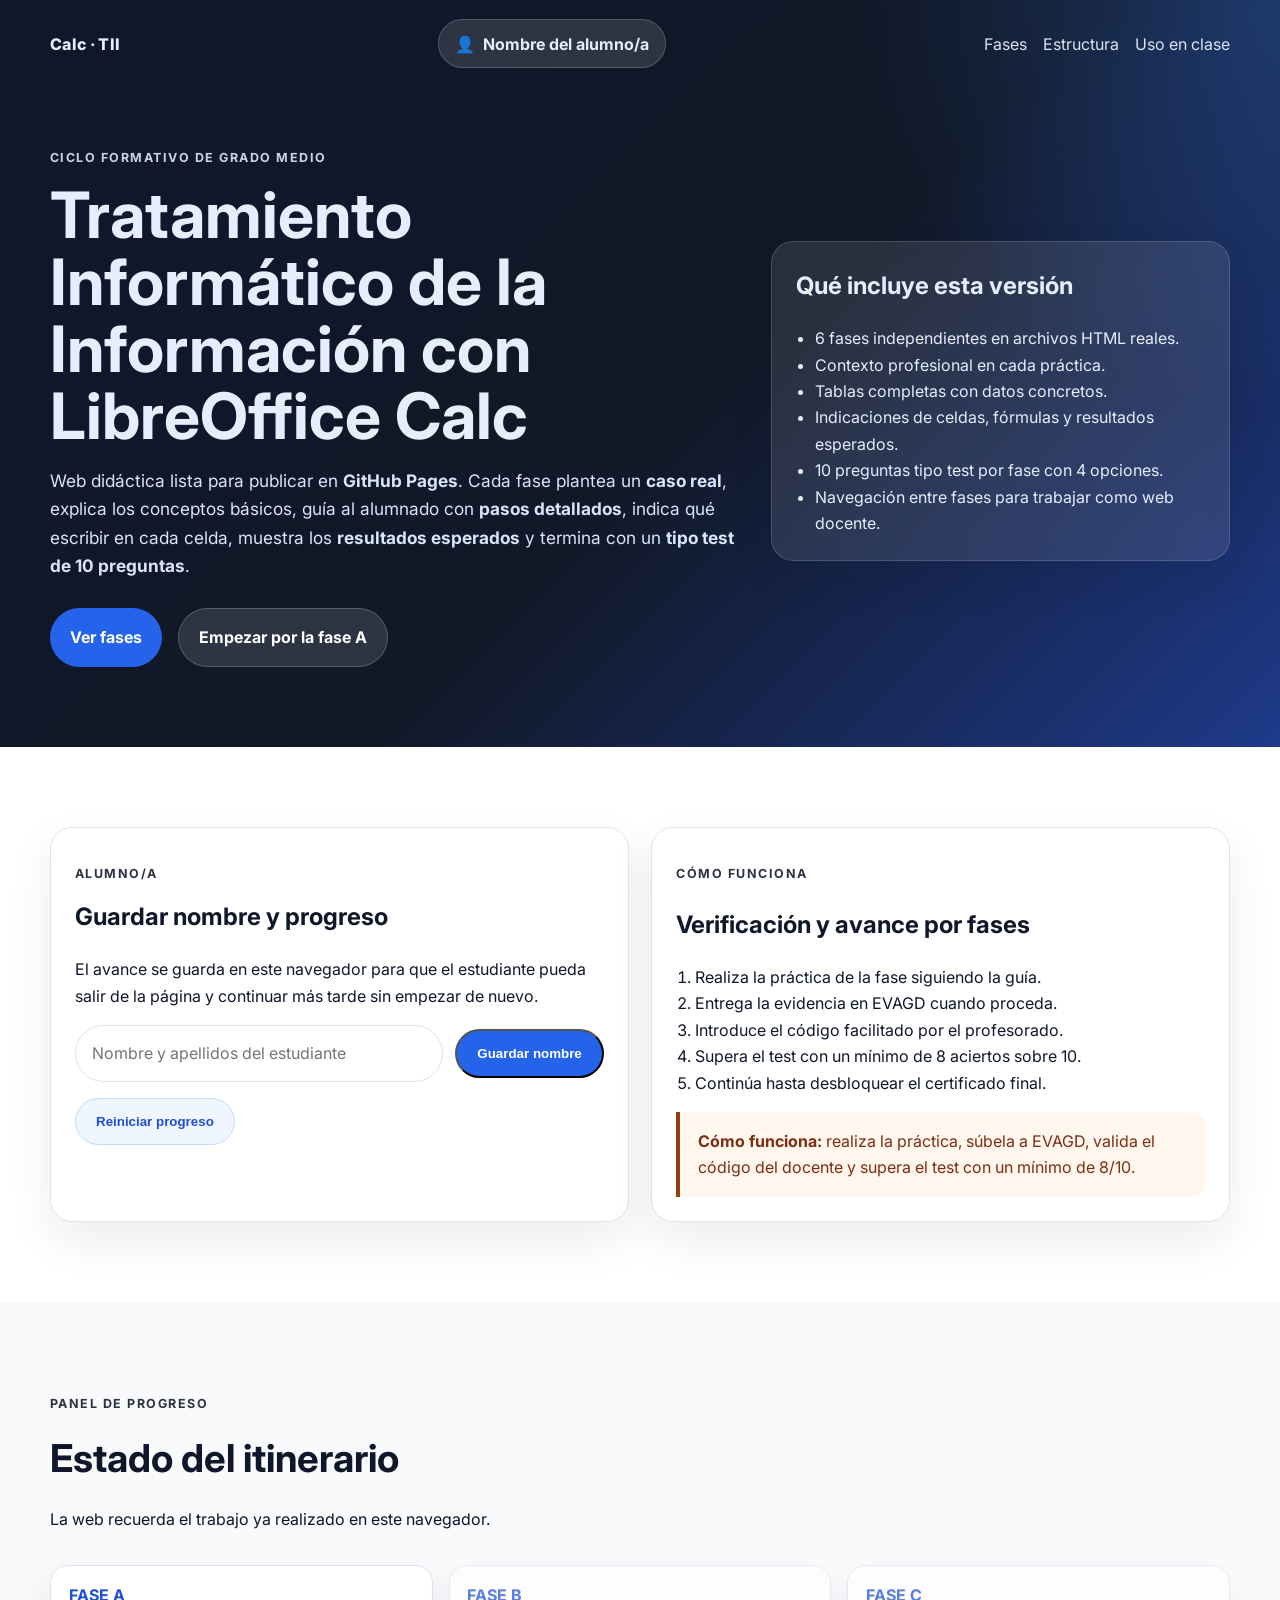
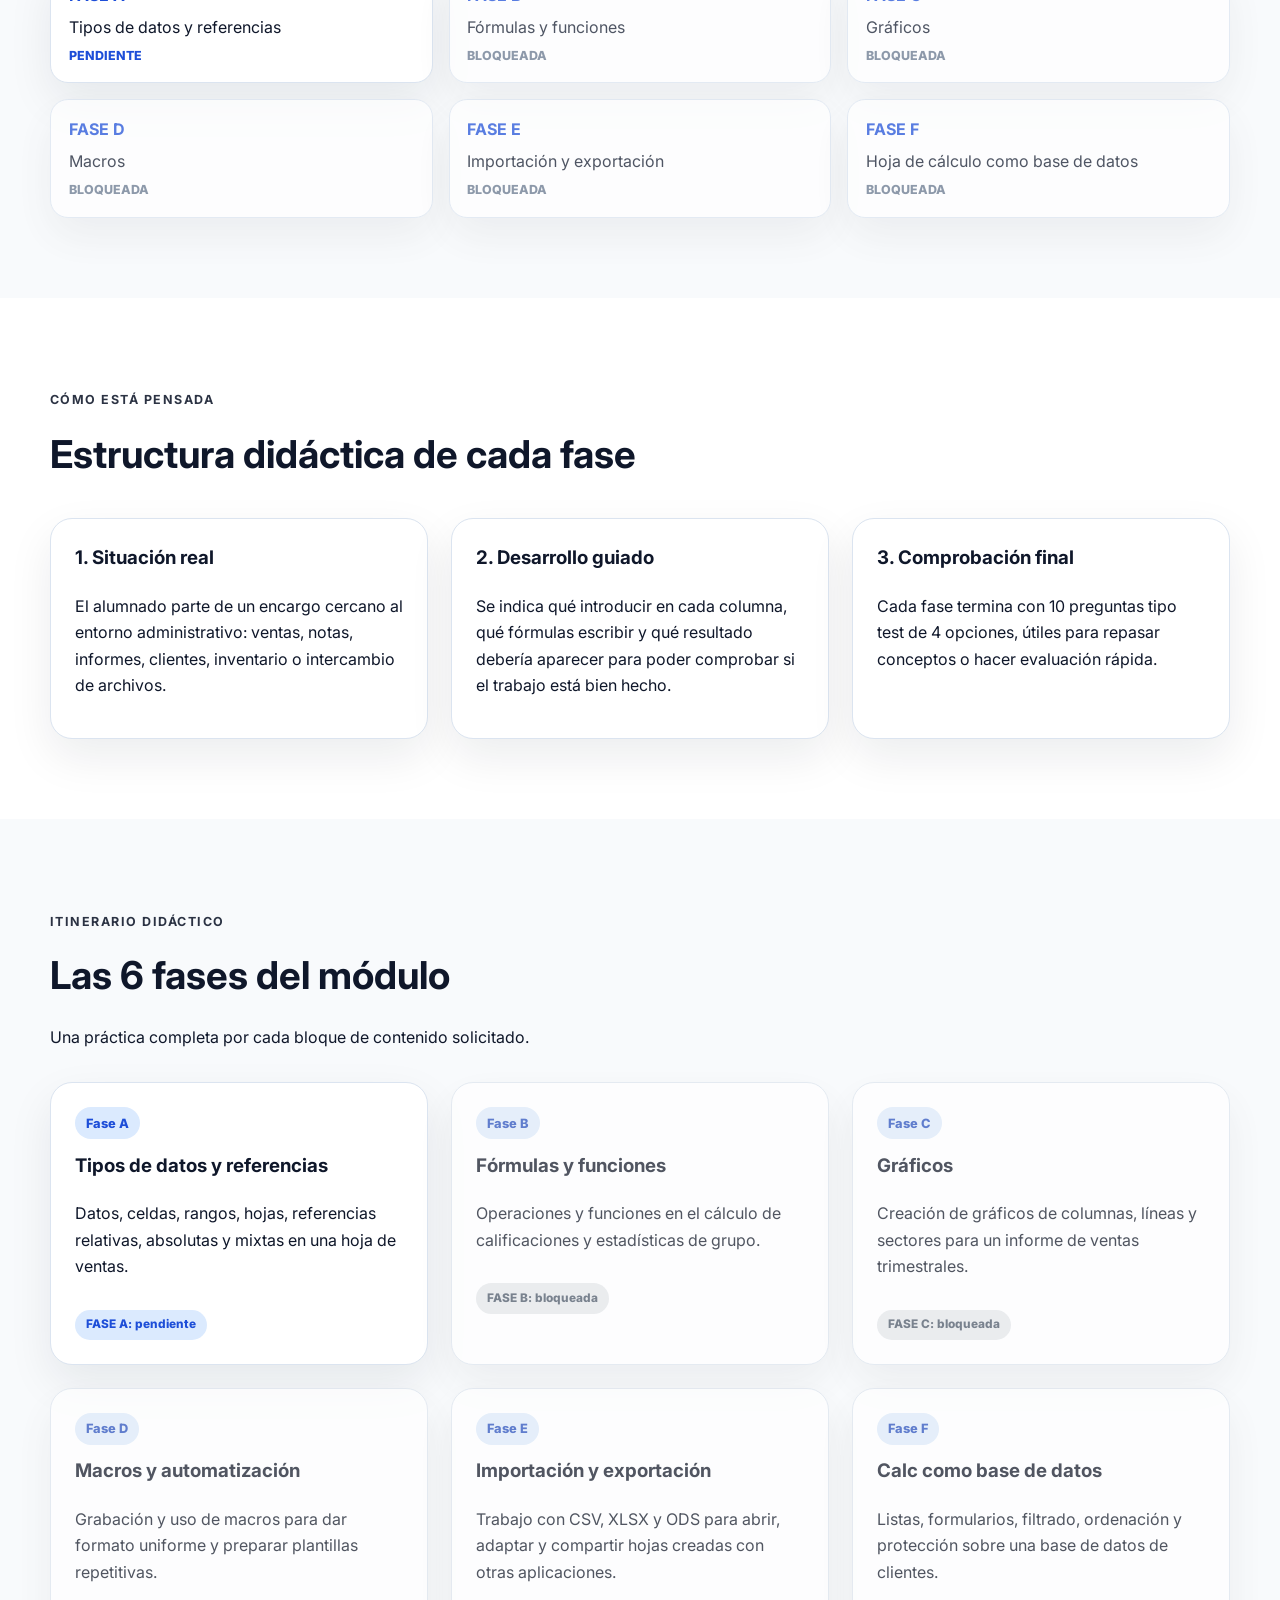
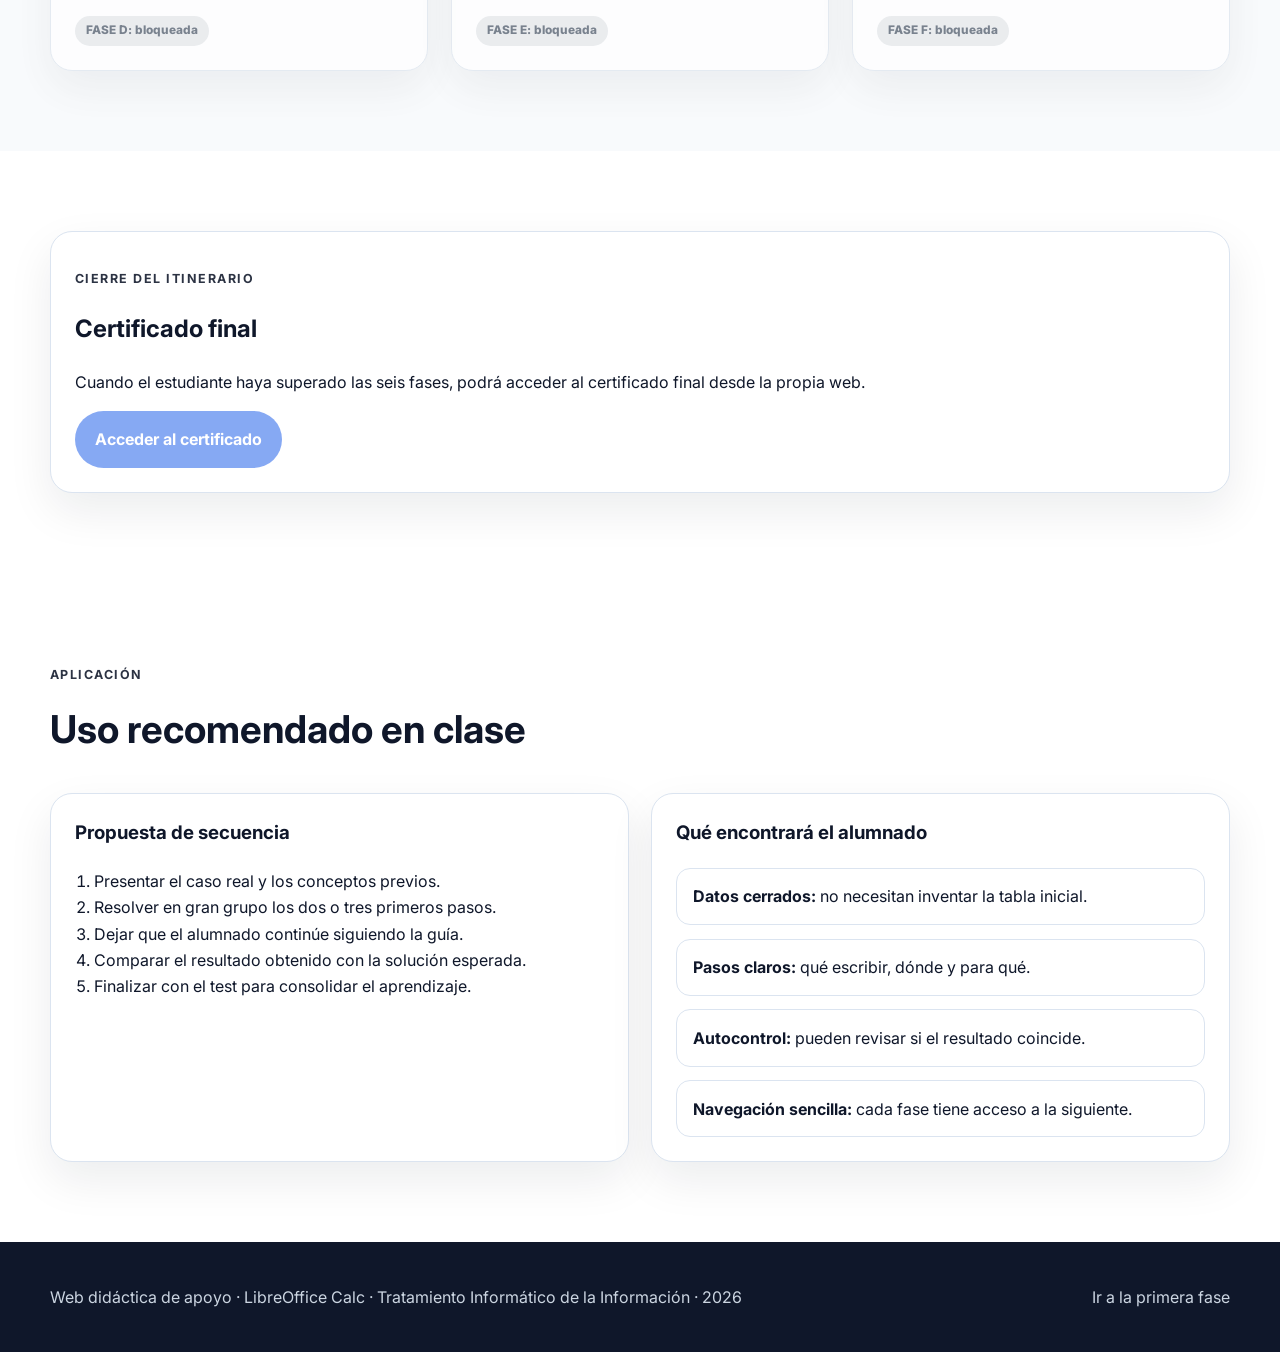
==== commit 859d23b2: "Add files via upload" ====
--- a/index.html
+++ b/index.html
@@ -12,11 +12,11 @@
   <link rel="stylesheet" href="style.css" />
   <script defer src="script.js"></script>
 </head>
-<body>
+<body class="home-page">
   <header class="hero">
     <nav class="topbar container">
       <a class="brand" href="index.html">Calc · TII</a>
-      <div class="navlinks">
+      <div class="student-name-badge">👤 <span data-student-name>Nombre del alumno/a</span></div><div class="navlinks">
         <a href="#fases">Fases</a>
         <a href="#estructura">Estructura</a>
         <a href="#uso">Uso en clase</a>
@@ -52,6 +52,48 @@
   </header>
 
   <main>
+
+    <section class="section container">
+      <div class="grid-2">
+        <article class="card student-card">
+          <p class="eyebrow">Alumno/a</p>
+          <h2>Guardar nombre y progreso</h2>
+          <p>El avance se guarda en este navegador para que el estudiante pueda salir de la página y continuar más tarde sin empezar de nuevo.</p>
+          <div class="student-form-row">
+            <input id="student-name-input" type="text" placeholder="Nombre y apellidos del estudiante" />
+            <button class="button" id="save-student-name" type="button">Guardar nombre</button>
+          </div>
+          <div class="student-actions">
+            <button class="button button-light" id="reset-progress" type="button">Reiniciar progreso</button>
+          </div>
+          <div id="student-profile-message" class="form-message"></div>
+        </article>
+        <article class="card">
+          <p class="eyebrow">Cómo funciona</p>
+          <h2>Verificación y avance por fases</h2>
+          <ol class="list-clean">
+            <li>Realiza la práctica de la fase siguiendo la guía.</li>
+            <li>Entrega la evidencia en EVAGD cuando proceda.</li>
+            <li>Introduce el código facilitado por el profesorado.</li>
+            <li>Supera el test con un mínimo de 8 aciertos sobre 10.</li>
+            <li>Continúa hasta desbloquear el certificado final.</li>
+          </ol>
+          <div id="overall-progress"></div>
+        </article>
+      </div>
+    </section>
+
+    <section class="section section-soft">
+      <div class="container">
+        <div class="section-heading">
+          <p class="eyebrow">Panel de progreso</p>
+          <h2>Estado del itinerario</h2>
+          <p>La web recuerda el trabajo ya realizado en este navegador.</p>
+        </div>
+        <div id="phase-dashboard" class="dashboard-grid"></div>
+      </div>
+    </section>
+
     <section class="section container" id="estructura">
       <div class="section-heading">
         <p class="eyebrow">Cómo está pensada</p>
--- a/style.css
+++ b/style.css
@@ -187,3 +187,50 @@
   .no-print,.topbar,.navlinks,.button,.page-header,.footer,.breadcrumb,#certificate-gate{{display:none !important}}
   .certificate-sheet{{box-shadow:none;border-width:6px;margin:0}}
 }}
+
+.student-card h2{margin-top:0}
+.student-form-row{display:flex;gap:.8rem;flex-wrap:wrap;align-items:center}
+.student-form-row input{flex:1 1 260px;padding:.9rem 1rem;border:1px solid var(--border);border-radius:999px;font:inherit}
+.student-actions{display:flex;gap:.8rem;flex-wrap:wrap;margin-top:1rem}
+.student-name-badge{display:inline-flex;align-items:center;gap:.5rem;background:rgba(255,255,255,0.12);border:1px solid rgba(255,255,255,0.18);border-radius:999px;padding:.65rem 1rem;font-weight:700}
+.dashboard-grid{display:grid;grid-template-columns:repeat(3,minmax(0,1fr));gap:1rem}
+.dashboard-item{display:flex;flex-direction:column;gap:.35rem;padding:1rem 1.1rem;border:1px solid var(--border);border-radius:18px;background:#fff;box-shadow:var(--shadow)}
+.dashboard-item strong{color:#1d4ed8}
+.mini-state{font-style:normal;font-weight:800;text-transform:uppercase;font-size:.78rem}
+.mini-pass{color:#166534}
+.mini-open{color:#1d4ed8}
+.mini-lock{color:#64748b}
+.phase-status{display:inline-flex;align-items:center;justify-content:center;padding:.35rem .7rem;border-radius:999px;font-size:.74rem;font-weight:800;margin-top:.9rem}
+.phase-status-open{background:#dbeafe;color:#1d4ed8}
+.phase-status-pass{background:#dcfce7;color:#166534}
+.phase-status-lock{background:#e5e7eb;color:#475569}
+.phase-card.is-locked,.dashboard-item.is-locked{opacity:.72}
+.is-disabled{pointer-events:none;opacity:.55}
+.card-warning{border-color:#fed7aa;background:#fff7ed}
+.inline-form{display:flex;gap:.8rem;flex-wrap:wrap;align-items:center}
+.inline-form input{flex:1 1 280px;padding:.9rem 1rem;border:1px solid var(--border);border-radius:999px;font:inherit}
+.form-message{margin-top:.8rem;color:#334155;font-weight:600}
+.test-header-flex{display:flex;justify-content:space-between;align-items:flex-start;gap:1rem;flex-wrap:wrap}
+.attempt-badge{display:inline-flex;align-items:center;background:#eff6ff;color:#1d4ed8;font-weight:800;border-radius:999px;padding:.5rem .9rem}
+.quiz-form{display:grid;gap:1rem}
+.option-row{display:flex;gap:.65rem;align-items:flex-start;padding:.45rem 0}
+.option-row input{margin-top:.25rem}
+.quiz-actions{display:flex;justify-content:flex-end}
+.attempt-grid{display:grid;grid-template-columns:repeat(3,minmax(0,1fr));gap:1rem}
+.attempt-card{border:1px solid var(--border);border-radius:18px;padding:1rem}
+.result-banner{margin-top:1rem;padding:1rem 1.2rem;border-radius:18px;font-weight:700}
+.result-pass{background:#ecfdf5;color:#166534;border:1px solid #bbf7d0}
+.result-fail{background:#fef2f2;color:#991b1b;border:1px solid #fecaca}
+.correction-block{margin-top:1.2rem;padding-top:1rem;border-top:1px solid var(--border)}
+.correction-item{border-radius:16px;padding:.9rem 1rem;margin:.8rem 0}
+.correction-item.ok{background:#f0fdf4;border:1px solid #bbf7d0}
+.correction-item.ko{background:#fff7ed;border:1px solid #fed7aa}
+.certificate-sheet{margin-top:1.5rem;background:#fff;border:8px solid #1e3a8a;border-radius:28px;padding:2.2rem;box-shadow:var(--shadow);text-align:center}
+.cert-mini{text-transform:uppercase;letter-spacing:.16em;font-weight:800;color:#1d4ed8}
+.certificate-sheet h1{font-size:clamp(1.7rem,4vw,2.8rem);margin-bottom:.5rem}
+.certificate-sheet h2{font-size:clamp(1.6rem,4vw,2.4rem);margin:.6rem 0 1rem}
+.cert-footer{margin-top:1.5rem;font-weight:700}
+.cert-signatures{display:grid;grid-template-columns:repeat(2,minmax(0,1fr));gap:2rem;margin:2rem 0 1rem}
+.cert-signatures div{padding-top:2.2rem;border-top:2px solid #94a3b8}
+@media (max-width: 900px){.dashboard-grid,.attempt-grid{grid-template-columns:1fr}}
+@media print{.topbar,.navlinks,.button,.page-header,.footer,.breadcrumb,.no-print,#certificate-gate{display:none !important}.certificate-sheet{border-width:6px;box-shadow:none;margin:0}}
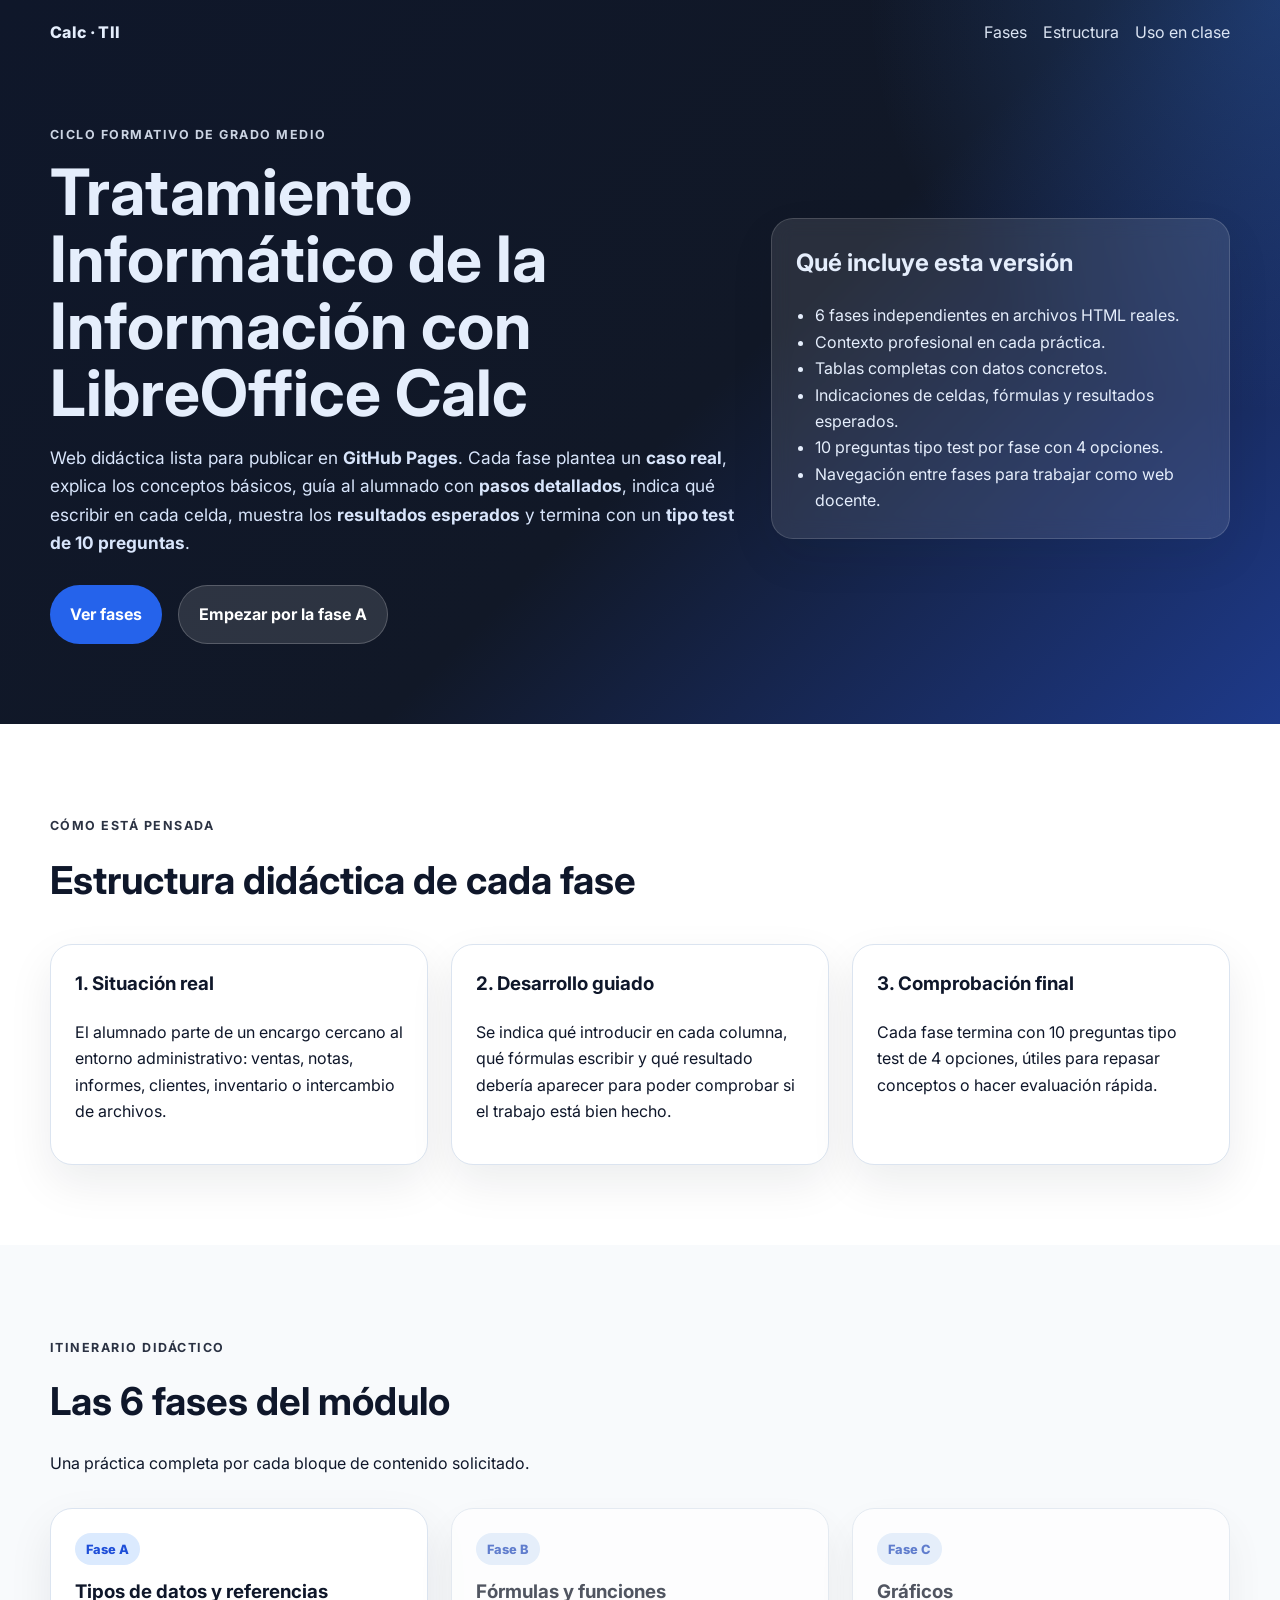
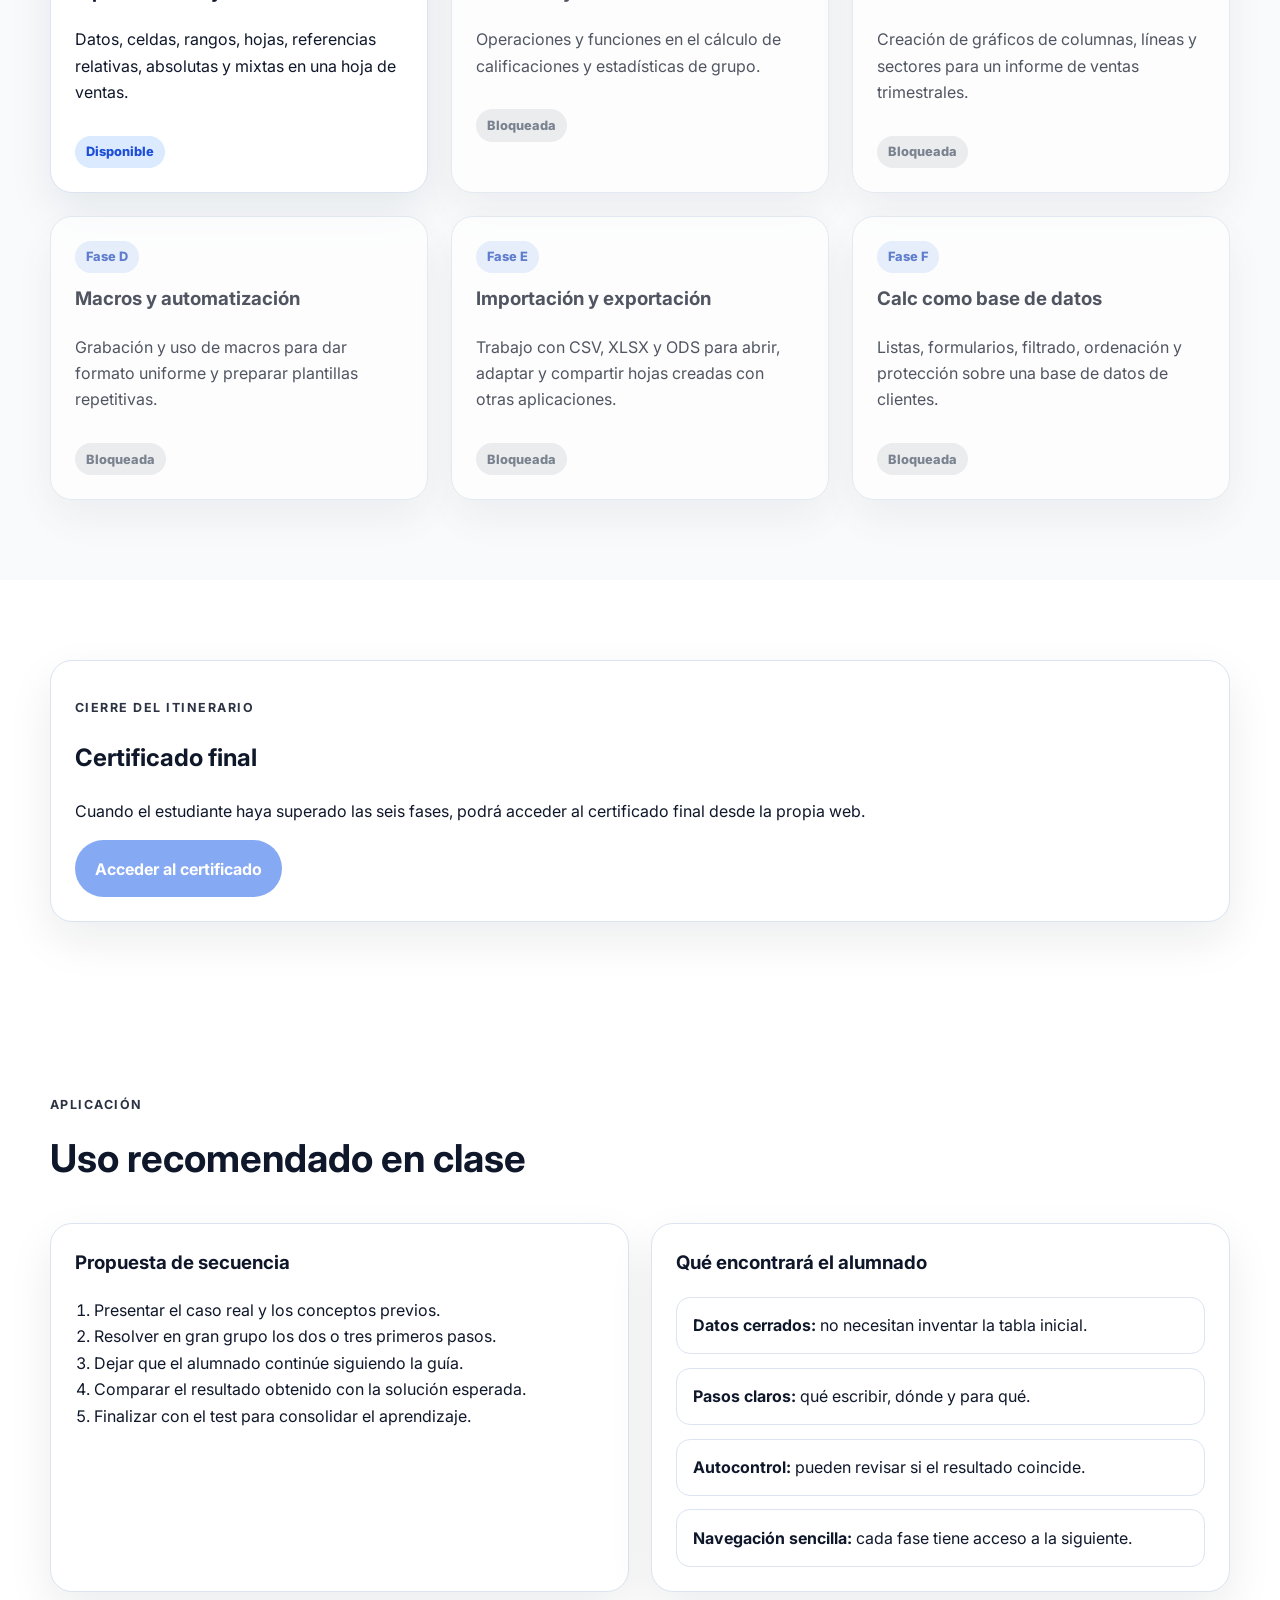
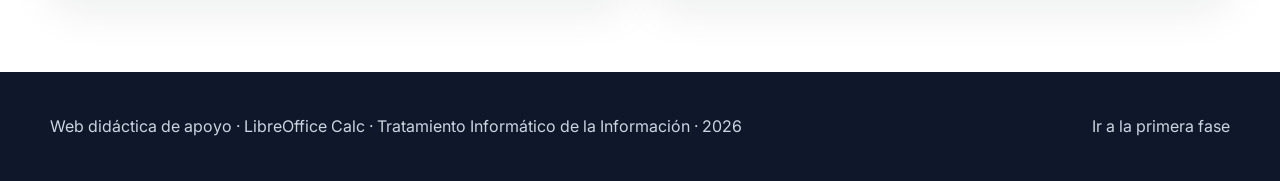
==== commit 8a7df021: "Add files via upload" ====
--- a/index.html
+++ b/index.html
@@ -12,11 +12,11 @@
   <link rel="stylesheet" href="style.css" />
   <script defer src="script.js"></script>
 </head>
-<body class="home-page">
+<body>
   <header class="hero">
     <nav class="topbar container">
       <a class="brand" href="index.html">Calc · TII</a>
-      <div class="student-name-badge">👤 <span data-student-name>Nombre del alumno/a</span></div><div class="navlinks">
+      <div class="navlinks">
         <a href="#fases">Fases</a>
         <a href="#estructura">Estructura</a>
         <a href="#uso">Uso en clase</a>
@@ -52,48 +52,6 @@
   </header>
 
   <main>
-
-    <section class="section container">
-      <div class="grid-2">
-        <article class="card student-card">
-          <p class="eyebrow">Alumno/a</p>
-          <h2>Guardar nombre y progreso</h2>
-          <p>El avance se guarda en este navegador para que el estudiante pueda salir de la página y continuar más tarde sin empezar de nuevo.</p>
-          <div class="student-form-row">
-            <input id="student-name-input" type="text" placeholder="Nombre y apellidos del estudiante" />
-            <button class="button" id="save-student-name" type="button">Guardar nombre</button>
-          </div>
-          <div class="student-actions">
-            <button class="button button-light" id="reset-progress" type="button">Reiniciar progreso</button>
-          </div>
-          <div id="student-profile-message" class="form-message"></div>
-        </article>
-        <article class="card">
-          <p class="eyebrow">Cómo funciona</p>
-          <h2>Verificación y avance por fases</h2>
-          <ol class="list-clean">
-            <li>Realiza la práctica de la fase siguiendo la guía.</li>
-            <li>Entrega la evidencia en EVAGD cuando proceda.</li>
-            <li>Introduce el código facilitado por el profesorado.</li>
-            <li>Supera el test con un mínimo de 8 aciertos sobre 10.</li>
-            <li>Continúa hasta desbloquear el certificado final.</li>
-          </ol>
-          <div id="overall-progress"></div>
-        </article>
-      </div>
-    </section>
-
-    <section class="section section-soft">
-      <div class="container">
-        <div class="section-heading">
-          <p class="eyebrow">Panel de progreso</p>
-          <h2>Estado del itinerario</h2>
-          <p>La web recuerda el trabajo ya realizado en este navegador.</p>
-        </div>
-        <div id="phase-dashboard" class="dashboard-grid"></div>
-      </div>
-    </section>
-
     <section class="section container" id="estructura">
       <div class="section-heading">
         <p class="eyebrow">Cómo está pensada</p>
--- a/style.css
+++ b/style.css
@@ -187,50 +187,3 @@
   .no-print,.topbar,.navlinks,.button,.page-header,.footer,.breadcrumb,#certificate-gate{{display:none !important}}
   .certificate-sheet{{box-shadow:none;border-width:6px;margin:0}}
 }}
-
-.student-card h2{margin-top:0}
-.student-form-row{display:flex;gap:.8rem;flex-wrap:wrap;align-items:center}
-.student-form-row input{flex:1 1 260px;padding:.9rem 1rem;border:1px solid var(--border);border-radius:999px;font:inherit}
-.student-actions{display:flex;gap:.8rem;flex-wrap:wrap;margin-top:1rem}
-.student-name-badge{display:inline-flex;align-items:center;gap:.5rem;background:rgba(255,255,255,0.12);border:1px solid rgba(255,255,255,0.18);border-radius:999px;padding:.65rem 1rem;font-weight:700}
-.dashboard-grid{display:grid;grid-template-columns:repeat(3,minmax(0,1fr));gap:1rem}
-.dashboard-item{display:flex;flex-direction:column;gap:.35rem;padding:1rem 1.1rem;border:1px solid var(--border);border-radius:18px;background:#fff;box-shadow:var(--shadow)}
-.dashboard-item strong{color:#1d4ed8}
-.mini-state{font-style:normal;font-weight:800;text-transform:uppercase;font-size:.78rem}
-.mini-pass{color:#166534}
-.mini-open{color:#1d4ed8}
-.mini-lock{color:#64748b}
-.phase-status{display:inline-flex;align-items:center;justify-content:center;padding:.35rem .7rem;border-radius:999px;font-size:.74rem;font-weight:800;margin-top:.9rem}
-.phase-status-open{background:#dbeafe;color:#1d4ed8}
-.phase-status-pass{background:#dcfce7;color:#166534}
-.phase-status-lock{background:#e5e7eb;color:#475569}
-.phase-card.is-locked,.dashboard-item.is-locked{opacity:.72}
-.is-disabled{pointer-events:none;opacity:.55}
-.card-warning{border-color:#fed7aa;background:#fff7ed}
-.inline-form{display:flex;gap:.8rem;flex-wrap:wrap;align-items:center}
-.inline-form input{flex:1 1 280px;padding:.9rem 1rem;border:1px solid var(--border);border-radius:999px;font:inherit}
-.form-message{margin-top:.8rem;color:#334155;font-weight:600}
-.test-header-flex{display:flex;justify-content:space-between;align-items:flex-start;gap:1rem;flex-wrap:wrap}
-.attempt-badge{display:inline-flex;align-items:center;background:#eff6ff;color:#1d4ed8;font-weight:800;border-radius:999px;padding:.5rem .9rem}
-.quiz-form{display:grid;gap:1rem}
-.option-row{display:flex;gap:.65rem;align-items:flex-start;padding:.45rem 0}
-.option-row input{margin-top:.25rem}
-.quiz-actions{display:flex;justify-content:flex-end}
-.attempt-grid{display:grid;grid-template-columns:repeat(3,minmax(0,1fr));gap:1rem}
-.attempt-card{border:1px solid var(--border);border-radius:18px;padding:1rem}
-.result-banner{margin-top:1rem;padding:1rem 1.2rem;border-radius:18px;font-weight:700}
-.result-pass{background:#ecfdf5;color:#166534;border:1px solid #bbf7d0}
-.result-fail{background:#fef2f2;color:#991b1b;border:1px solid #fecaca}
-.correction-block{margin-top:1.2rem;padding-top:1rem;border-top:1px solid var(--border)}
-.correction-item{border-radius:16px;padding:.9rem 1rem;margin:.8rem 0}
-.correction-item.ok{background:#f0fdf4;border:1px solid #bbf7d0}
-.correction-item.ko{background:#fff7ed;border:1px solid #fed7aa}
-.certificate-sheet{margin-top:1.5rem;background:#fff;border:8px solid #1e3a8a;border-radius:28px;padding:2.2rem;box-shadow:var(--shadow);text-align:center}
-.cert-mini{text-transform:uppercase;letter-spacing:.16em;font-weight:800;color:#1d4ed8}
-.certificate-sheet h1{font-size:clamp(1.7rem,4vw,2.8rem);margin-bottom:.5rem}
-.certificate-sheet h2{font-size:clamp(1.6rem,4vw,2.4rem);margin:.6rem 0 1rem}
-.cert-footer{margin-top:1.5rem;font-weight:700}
-.cert-signatures{display:grid;grid-template-columns:repeat(2,minmax(0,1fr));gap:2rem;margin:2rem 0 1rem}
-.cert-signatures div{padding-top:2.2rem;border-top:2px solid #94a3b8}
-@media (max-width: 900px){.dashboard-grid,.attempt-grid{grid-template-columns:1fr}}
-@media print{.topbar,.navlinks,.button,.page-header,.footer,.breadcrumb,.no-print,#certificate-gate{display:none !important}.certificate-sheet{border-width:6px;box-shadow:none;margin:0}}
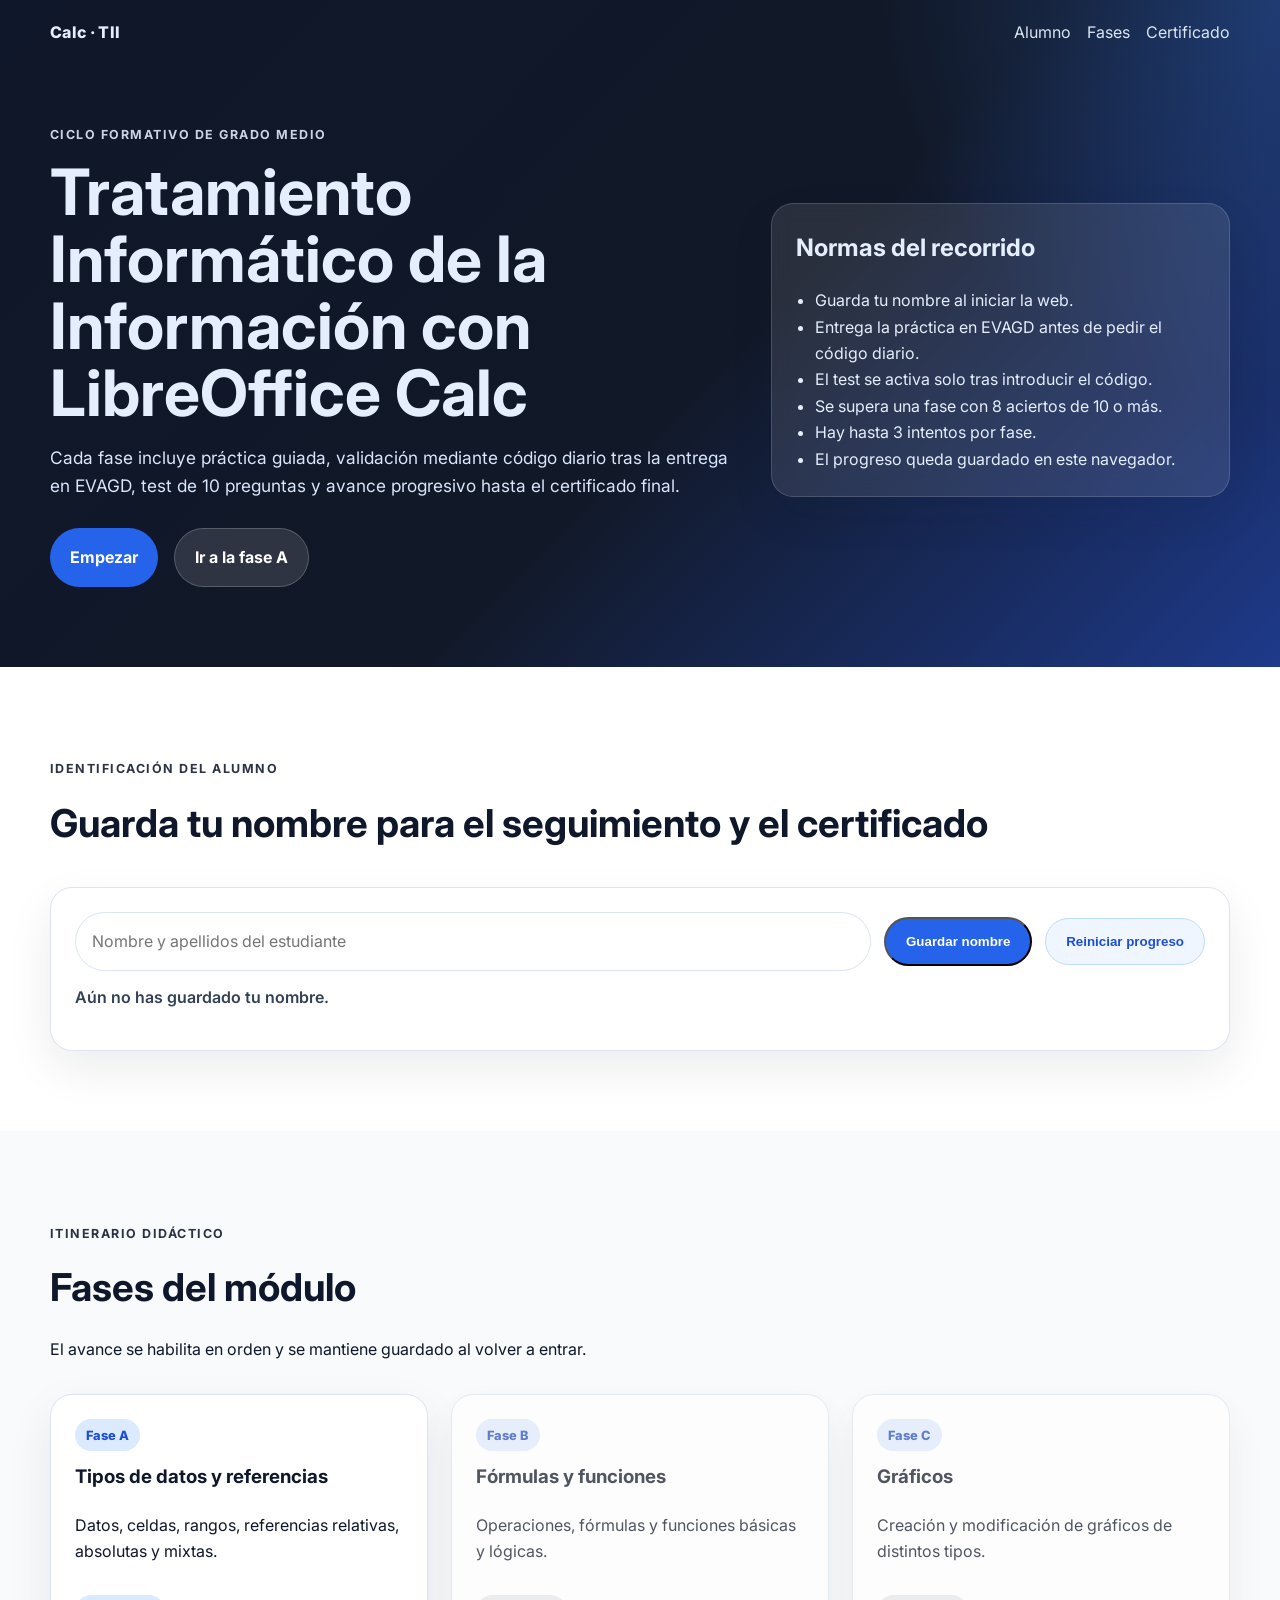
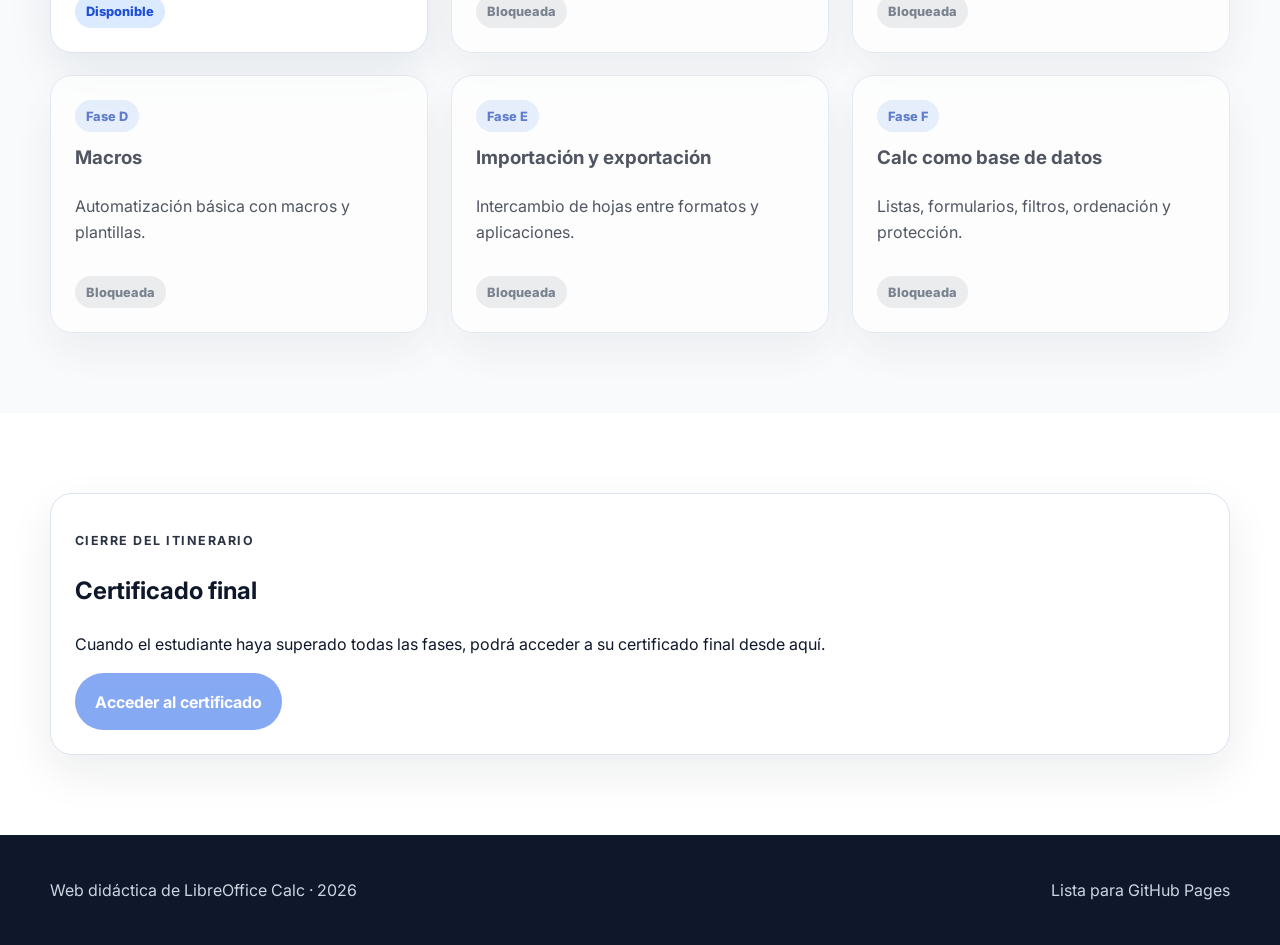
==== commit ff337d70: "Add files via upload" ====
--- a/index.html
+++ b/index.html
@@ -1,25 +1,24 @@
-
 <!DOCTYPE html>
 <html lang="es">
 <head>
   <meta charset="UTF-8" />
   <meta name="viewport" content="width=device-width, initial-scale=1.0" />
   <title>Calc | Tratamiento Informático de la Información</title>
-  <meta name="description" content="Web didáctica para el módulo Tratamiento Informático de la Información centrada en LibreOffice Calc." />
+  <meta name="description" content="Web didáctica de LibreOffice Calc con fases, validación y certificado final." />
   <link rel="preconnect" href="https://fonts.googleapis.com">
   <link rel="preconnect" href="https://fonts.gstatic.com" crossorigin>
   <link href="https://fonts.googleapis.com/css2?family=Inter:wght@400;500;700;800&display=swap" rel="stylesheet">
   <link rel="stylesheet" href="style.css" />
   <script defer src="script.js"></script>
 </head>
-<body>
+<body data-page="home">
   <header class="hero">
     <nav class="topbar container">
       <a class="brand" href="index.html">Calc · TII</a>
       <div class="navlinks">
+        <a href="#registro">Alumno</a>
         <a href="#fases">Fases</a>
-        <a href="#estructura">Estructura</a>
-        <a href="#uso">Uso en clase</a>
+        <a href="#certificado">Certificado</a>
       </div>
     </nav>
 
@@ -28,48 +27,41 @@
         <p class="eyebrow">Ciclo Formativo de Grado Medio</p>
         <h1>Tratamiento Informático de la Información con LibreOffice Calc</h1>
         <p class="lead">
-          Web didáctica lista para publicar en <strong>GitHub Pages</strong>. Cada fase plantea un <strong>caso real</strong>,
-          explica los conceptos básicos, guía al alumnado con <strong>pasos detallados</strong>, indica qué escribir en cada celda,
-          muestra los <strong>resultados esperados</strong> y termina con un <strong>tipo test de 10 preguntas</strong>.
+          Cada fase incluye práctica guiada, validación mediante código diario tras la entrega en EVAGD,
+          test de 10 preguntas y avance progresivo hasta el certificado final.
         </p>
         <div class="cta-row">
-          <a class="button" href="#fases">Ver fases</a>
-          <a class="button button-secondary" href="fase-a.html">Empezar por la fase A</a>
+          <a class="button" href="#registro">Empezar</a>
+          <a class="button button-secondary" href="fase-a.html">Ir a la fase A</a>
         </div>
       </div>
       <aside class="hero-card">
-        <h2>Qué incluye esta versión</h2>
+        <h2>Normas del recorrido</h2>
         <ul>
-          <li>6 fases independientes en archivos HTML reales.</li>
-          <li>Contexto profesional en cada práctica.</li>
-          <li>Tablas completas con datos concretos.</li>
-          <li>Indicaciones de celdas, fórmulas y resultados esperados.</li>
-          <li>10 preguntas tipo test por fase con 4 opciones.</li>
-          <li>Navegación entre fases para trabajar como web docente.</li>
+          <li>Guarda tu nombre al iniciar la web.</li>
+          <li>Entrega la práctica en EVAGD antes de pedir el código diario.</li>
+          <li>El test se activa solo tras introducir el código.</li>
+          <li>Se supera una fase con 8 aciertos de 10 o más.</li>
+          <li>Hay hasta 3 intentos por fase.</li>
+          <li>El progreso queda guardado en este navegador.</li>
         </ul>
       </aside>
     </div>
   </header>
 
   <main>
-    <section class="section container" id="estructura">
+    <section class="section container" id="registro">
       <div class="section-heading">
-        <p class="eyebrow">Cómo está pensada</p>
-        <h2>Estructura didáctica de cada fase</h2>
+        <p class="eyebrow">Identificación del alumno</p>
+        <h2>Guarda tu nombre para el seguimiento y el certificado</h2>
       </div>
-      <div class="grid-3">
-        <article class="card">
-          <h3>1. Situación real</h3>
-          <p>El alumnado parte de un encargo cercano al entorno administrativo: ventas, notas, informes, clientes, inventario o intercambio de archivos.</p>
-        </article>
-        <article class="card">
-          <h3>2. Desarrollo guiado</h3>
-          <p>Se indica qué introducir en cada columna, qué fórmulas escribir y qué resultado debería aparecer para poder comprobar si el trabajo está bien hecho.</p>
-        </article>
-        <article class="card">
-          <h3>3. Comprobación final</h3>
-          <p>Cada fase termina con 10 preguntas tipo test de 4 opciones, útiles para repasar conceptos o hacer evaluación rápida.</p>
-        </article>
+      <div class="card">
+        <form id="student-form" class="inline-form">
+          <input id="student-name-input" type="text" placeholder="Nombre y apellidos del estudiante" />
+          <button class="button" type="submit">Guardar nombre</button>
+          <button class="button button-light" type="button" id="reset-progress-btn">Reiniciar progreso</button>
+        </form>
+        <p id="student-status" class="form-message"></p>
       </div>
     </section>
 
@@ -77,88 +69,60 @@
       <div class="container">
         <div class="section-heading">
           <p class="eyebrow">Itinerario didáctico</p>
-          <h2>Las 6 fases del módulo</h2>
-          <p>Una práctica completa por cada bloque de contenido solicitado.</p>
+          <h2>Fases del módulo</h2>
+          <p>El avance se habilita en orden y se mantiene guardado al volver a entrar.</p>
         </div>
-
         <div class="phase-grid">
           <a class="phase-card" href="fase-a.html" data-phase-card="a">
             <span class="phase-tag">Fase A</span>
             <h3>Tipos de datos y referencias</h3>
-            <p>Datos, celdas, rangos, hojas, referencias relativas, absolutas y mixtas en una hoja de ventas.</p><span class="phase-status phase-status-open" data-phase-status></span>
-          </a>
-          <a class="phase-card" href="fase-b.html" data-phase-card="b">
+            <p>Datos, celdas, rangos, referencias relativas, absolutas y mixtas.</p>
+            <span class="phase-status" data-phase-status></span>
+          </a><a class="phase-card" href="fase-b.html" data-phase-card="b">
             <span class="phase-tag">Fase B</span>
             <h3>Fórmulas y funciones</h3>
-            <p>Operaciones y funciones en el cálculo de calificaciones y estadísticas de grupo.</p><span class="phase-status phase-status-open" data-phase-status></span>
-          </a>
-          <a class="phase-card" href="fase-c.html" data-phase-card="c">
+            <p>Operaciones, fórmulas y funciones básicas y lógicas.</p>
+            <span class="phase-status" data-phase-status></span>
+          </a><a class="phase-card" href="fase-c.html" data-phase-card="c">
             <span class="phase-tag">Fase C</span>
             <h3>Gráficos</h3>
-            <p>Creación de gráficos de columnas, líneas y sectores para un informe de ventas trimestrales.</p><span class="phase-status phase-status-open" data-phase-status></span>
-          </a>
-          <a class="phase-card" href="fase-d.html" data-phase-card="d">
+            <p>Creación y modificación de gráficos de distintos tipos.</p>
+            <span class="phase-status" data-phase-status></span>
+          </a><a class="phase-card" href="fase-d.html" data-phase-card="d">
             <span class="phase-tag">Fase D</span>
-            <h3>Macros y automatización</h3>
-            <p>Grabación y uso de macros para dar formato uniforme y preparar plantillas repetitivas.</p><span class="phase-status phase-status-open" data-phase-status></span>
-          </a>
-          <a class="phase-card" href="fase-e.html" data-phase-card="e">
+            <h3>Macros</h3>
+            <p>Automatización básica con macros y plantillas.</p>
+            <span class="phase-status" data-phase-status></span>
+          </a><a class="phase-card" href="fase-e.html" data-phase-card="e">
             <span class="phase-tag">Fase E</span>
             <h3>Importación y exportación</h3>
-            <p>Trabajo con CSV, XLSX y ODS para abrir, adaptar y compartir hojas creadas con otras aplicaciones.</p><span class="phase-status phase-status-open" data-phase-status></span>
-          </a>
-          <a class="phase-card" href="fase-f.html" data-phase-card="f">
+            <p>Intercambio de hojas entre formatos y aplicaciones.</p>
+            <span class="phase-status" data-phase-status></span>
+          </a><a class="phase-card" href="fase-f.html" data-phase-card="f">
             <span class="phase-tag">Fase F</span>
             <h3>Calc como base de datos</h3>
-            <p>Listas, formularios, filtrado, ordenación y protección sobre una base de datos de clientes.</p><span class="phase-status phase-status-open" data-phase-status></span>
+            <p>Listas, formularios, filtros, ordenación y protección.</p>
+            <span class="phase-status" data-phase-status></span>
           </a>
         </div>
       </div>
     </section>
 
-    <section class="section container" id="certificado-final">
+    <section class="section container" id="certificado">
       <div class="card">
         <p class="eyebrow">Cierre del itinerario</p>
         <h2>Certificado final</h2>
-        <p>Cuando el estudiante haya superado las seis fases, podrá acceder al certificado final desde la propia web.</p>
+        <p>Cuando el estudiante haya superado todas las fases, podrá acceder a su certificado final desde aquí.</p>
         <a class="button" href="certificado.html" data-certificate-link>Acceder al certificado</a>
-      </div>
-    </section>
-
-    <section class="section container" id="uso">
-      <div class="section-heading">
-        <p class="eyebrow">Aplicación</p>
-        <h2>Uso recomendado en clase</h2>
-      </div>
-      <div class="grid-2">
-        <article class="card">
-          <h3>Propuesta de secuencia</h3>
-          <ol class="list-clean">
-            <li>Presentar el caso real y los conceptos previos.</li>
-            <li>Resolver en gran grupo los dos o tres primeros pasos.</li>
-            <li>Dejar que el alumnado continúe siguiendo la guía.</li>
-            <li>Comparar el resultado obtenido con la solución esperada.</li>
-            <li>Finalizar con el test para consolidar el aprendizaje.</li>
-          </ol>
-        </article>
-        <article class="card">
-          <h3>Qué encontrará el alumnado</h3>
-          <div class="kpi-list">
-            <div class="kpi-item"><strong>Datos cerrados:</strong> no necesitan inventar la tabla inicial.</div>
-            <div class="kpi-item"><strong>Pasos claros:</strong> qué escribir, dónde y para qué.</div>
-            <div class="kpi-item"><strong>Autocontrol:</strong> pueden revisar si el resultado coincide.</div>
-            <div class="kpi-item"><strong>Navegación sencilla:</strong> cada fase tiene acceso a la siguiente.</div>
-          </div>
-        </article>
       </div>
     </section>
   </main>
 
   <footer class="footer">
     <div class="container footer-inner">
-      <p>Web didáctica de apoyo · LibreOffice Calc · Tratamiento Informático de la Información · <span data-current-year></span></p>
-      <a href="fase-a.html">Ir a la primera fase</a>
+      <p>Web didáctica de LibreOffice Calc · <span data-current-year></span></p>
+      <p>Lista para GitHub Pages</p>
     </div>
   </footer>
 </body>
-</html>
+</html>
--- a/style.css
+++ b/style.css
@@ -187,3 +187,43 @@
   .no-print,.topbar,.navlinks,.button,.page-header,.footer,.breadcrumb,#certificate-gate{{display:none !important}}
   .certificate-sheet{{box-shadow:none;border-width:6px;margin:0}}
 }}
+
+
+.phase-status{display:inline-flex;align-items:center;justify-content:center;padding:.35rem .7rem;border-radius:999px;font-size:.8rem;font-weight:800;margin-top:.9rem}
+.phase-status-open{background:#dbeafe;color:#1d4ed8}
+.phase-status-pass{background:#dcfce7;color:#166534}
+.phase-status-lock{background:#e5e7eb;color:#475569}
+.is-disabled{pointer-events:none;opacity:.55}
+.card-warning{border-color:#fed7aa;background:#fff7ed}
+.inline-form{display:flex;gap:.8rem;flex-wrap:wrap;align-items:center}
+.inline-form input{flex:1 1 280px;padding:.95rem 1rem;border:1px solid var(--border);border-radius:999px;font:inherit}
+.form-message{margin-top:.8rem;color:#334155;font-weight:600}
+.test-header-flex{display:flex;justify-content:space-between;gap:1rem;align-items:flex-start;flex-wrap:wrap}
+.attempt-badge{display:inline-flex;align-items:center;background:#eff6ff;color:#1d4ed8;font-weight:800;border-radius:999px;padding:.5rem .9rem}
+.quiz-form{display:grid;gap:1rem}
+.test-item{border:1px solid var(--border);border-radius:18px;padding:1rem 1.1rem}
+.test-item legend{font-weight:800;padding:0 .35rem}
+.option-row{display:flex;gap:.65rem;align-items:flex-start;padding:.45rem 0;cursor:pointer}
+.option-row input{margin-top:.25rem}
+.quiz-actions{display:flex;justify-content:flex-end}
+.attempt-grid{display:grid;grid-template-columns:repeat(3,minmax(0,1fr));gap:1rem;margin-top:1rem}
+.attempt-card{border:1px solid var(--border);border-radius:18px;padding:1rem;background:#fff}
+.result-banner{margin-top:1rem;padding:1rem 1.2rem;border-radius:18px;font-weight:700}
+.result-pass{background:#ecfdf5;color:#166534;border:1px solid #bbf7d0}
+.result-fail{background:#fef2f2;color:#991b1b;border:1px solid #fecaca}
+.correction-block{margin-top:1.2rem;padding-top:1rem;border-top:1px solid var(--border)}
+.correction-item{border-radius:16px;padding:.9rem 1rem;margin:.8rem 0}
+.correction-item.ok{background:#f0fdf4;border:1px solid #bbf7d0}
+.correction-item.ko{background:#fff7ed;border:1px solid #fed7aa}
+.certificate-sheet{margin-top:1.4rem;background:#fff;border:8px solid #1e3a8a;border-radius:28px;padding:2.2rem;box-shadow:var(--shadow);text-align:center}
+.cert-mini{text-transform:uppercase;letter-spacing:.16em;font-weight:800;color:#1d4ed8}
+.certificate-sheet h1{font-size:clamp(1.7rem,4vw,2.8rem);margin-bottom:.5rem}
+.certificate-sheet h2{font-size:clamp(1.6rem,4vw,2.5rem);margin:.6rem 0 1rem}
+.cert-footer{margin-top:1.5rem;font-weight:700}
+.cert-signatures{display:grid;grid-template-columns:repeat(2,minmax(0,1fr));gap:2rem;margin:2rem 0 1rem}
+.cert-signatures div{padding-top:2.2rem;border-top:2px solid #94a3b8}
+@media (max-width: 900px){ .attempt-grid{grid-template-columns:1fr} }
+@media print {
+  .no-print,.button,.topbar,.navlinks,.breadcrumb,.page-header,.footer,#certificate-gate{display:none !important}
+  .certificate-sheet{box-shadow:none;border-width:6px;margin:0}
+}
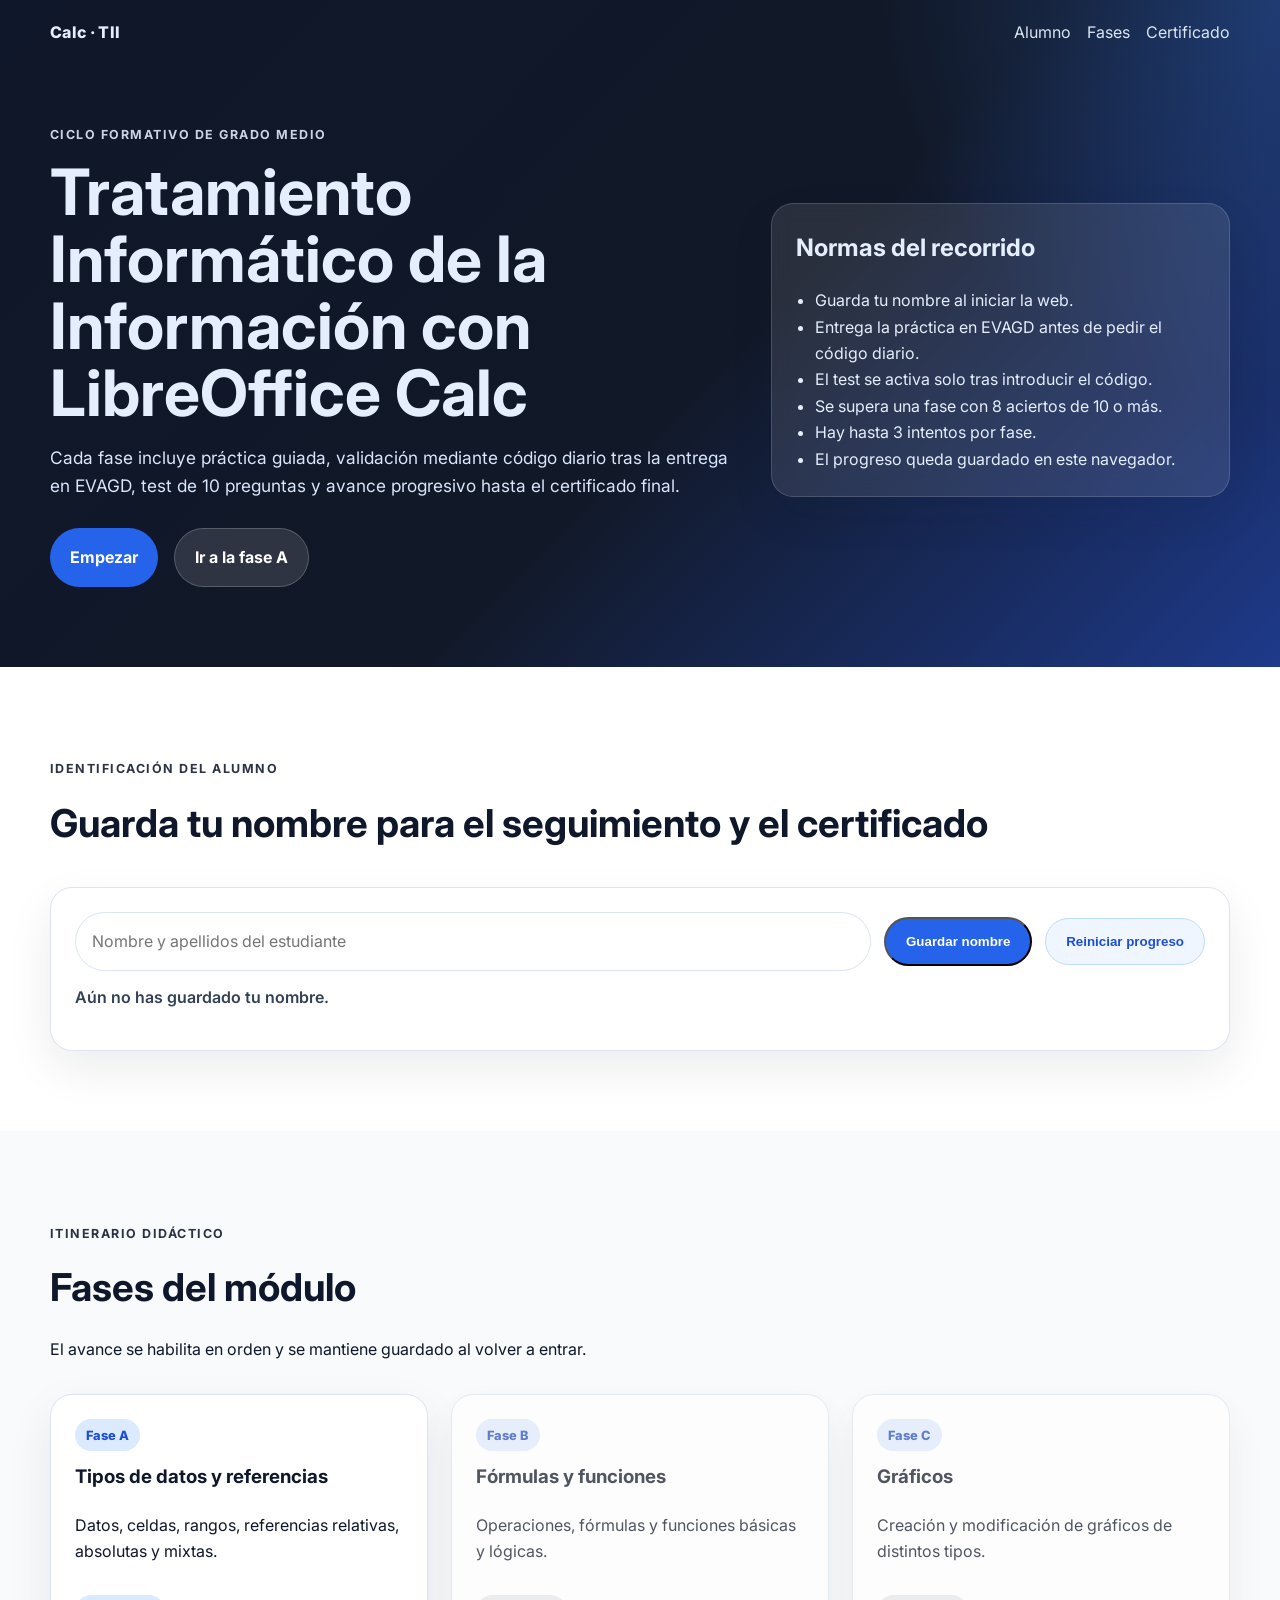
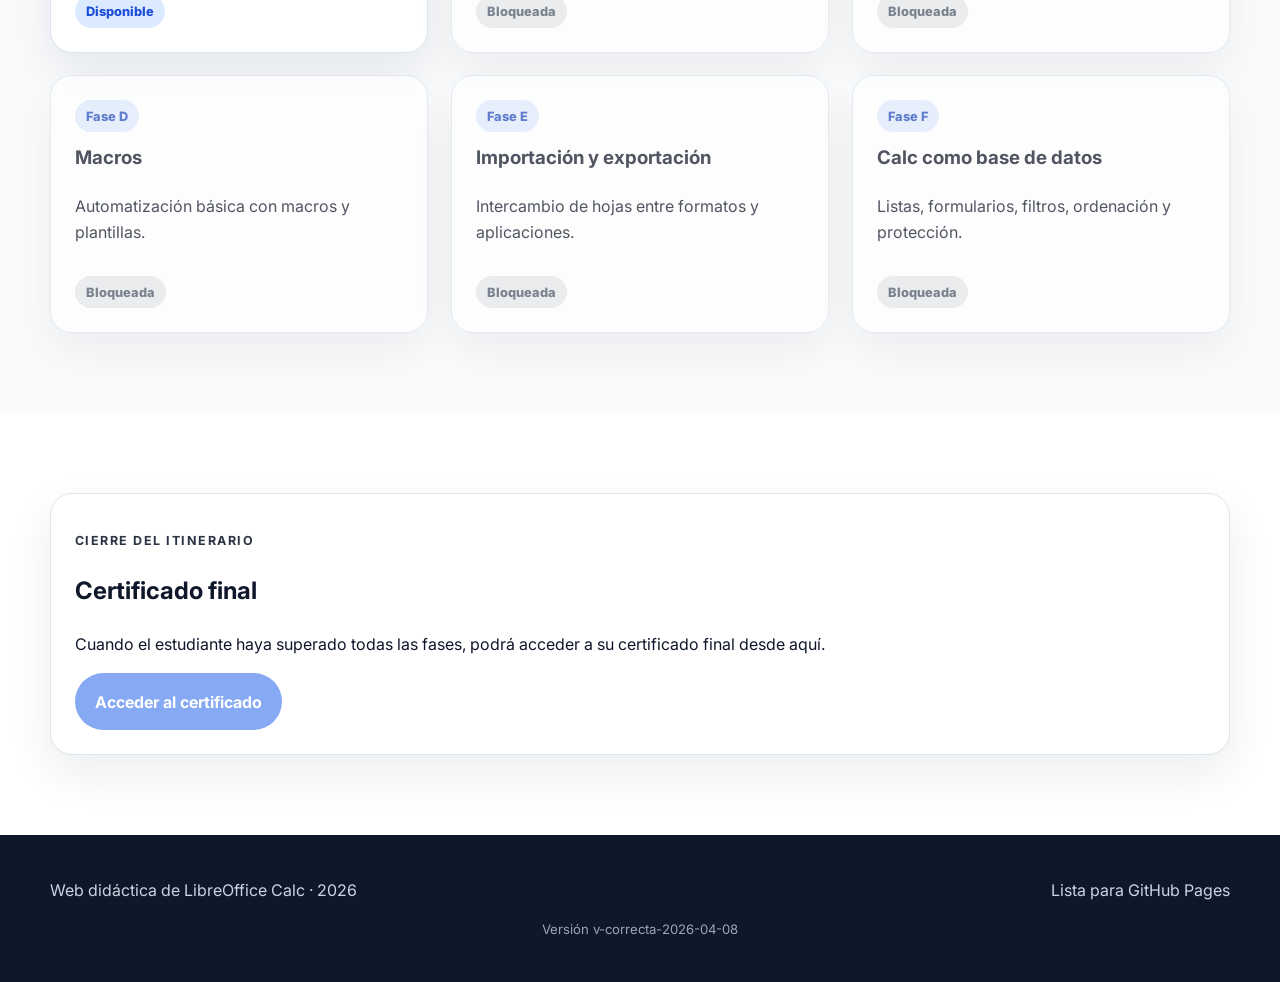
==== commit 585befe0: "Add files via upload" ====
--- a/index.html
+++ b/index.html
@@ -123,6 +123,7 @@
       <p>Web didáctica de LibreOffice Calc · <span data-current-year></span></p>
       <p>Lista para GitHub Pages</p>
     </div>
+  <p class="version-tag">Versión v-correcta-2026-04-08</p>
   </footer>
 </body>
 </html>
--- a/style.css
+++ b/style.css
@@ -227,3 +227,5 @@
   .no-print,.button,.topbar,.navlinks,.breadcrumb,.page-header,.footer,#certificate-gate{display:none !important}
   .certificate-sheet{box-shadow:none;border-width:6px;margin:0}
 }
+
+.version-tag{font-size:.82rem;opacity:.75;text-align:center;margin:0;padding:0 0 1rem;color:inherit}
